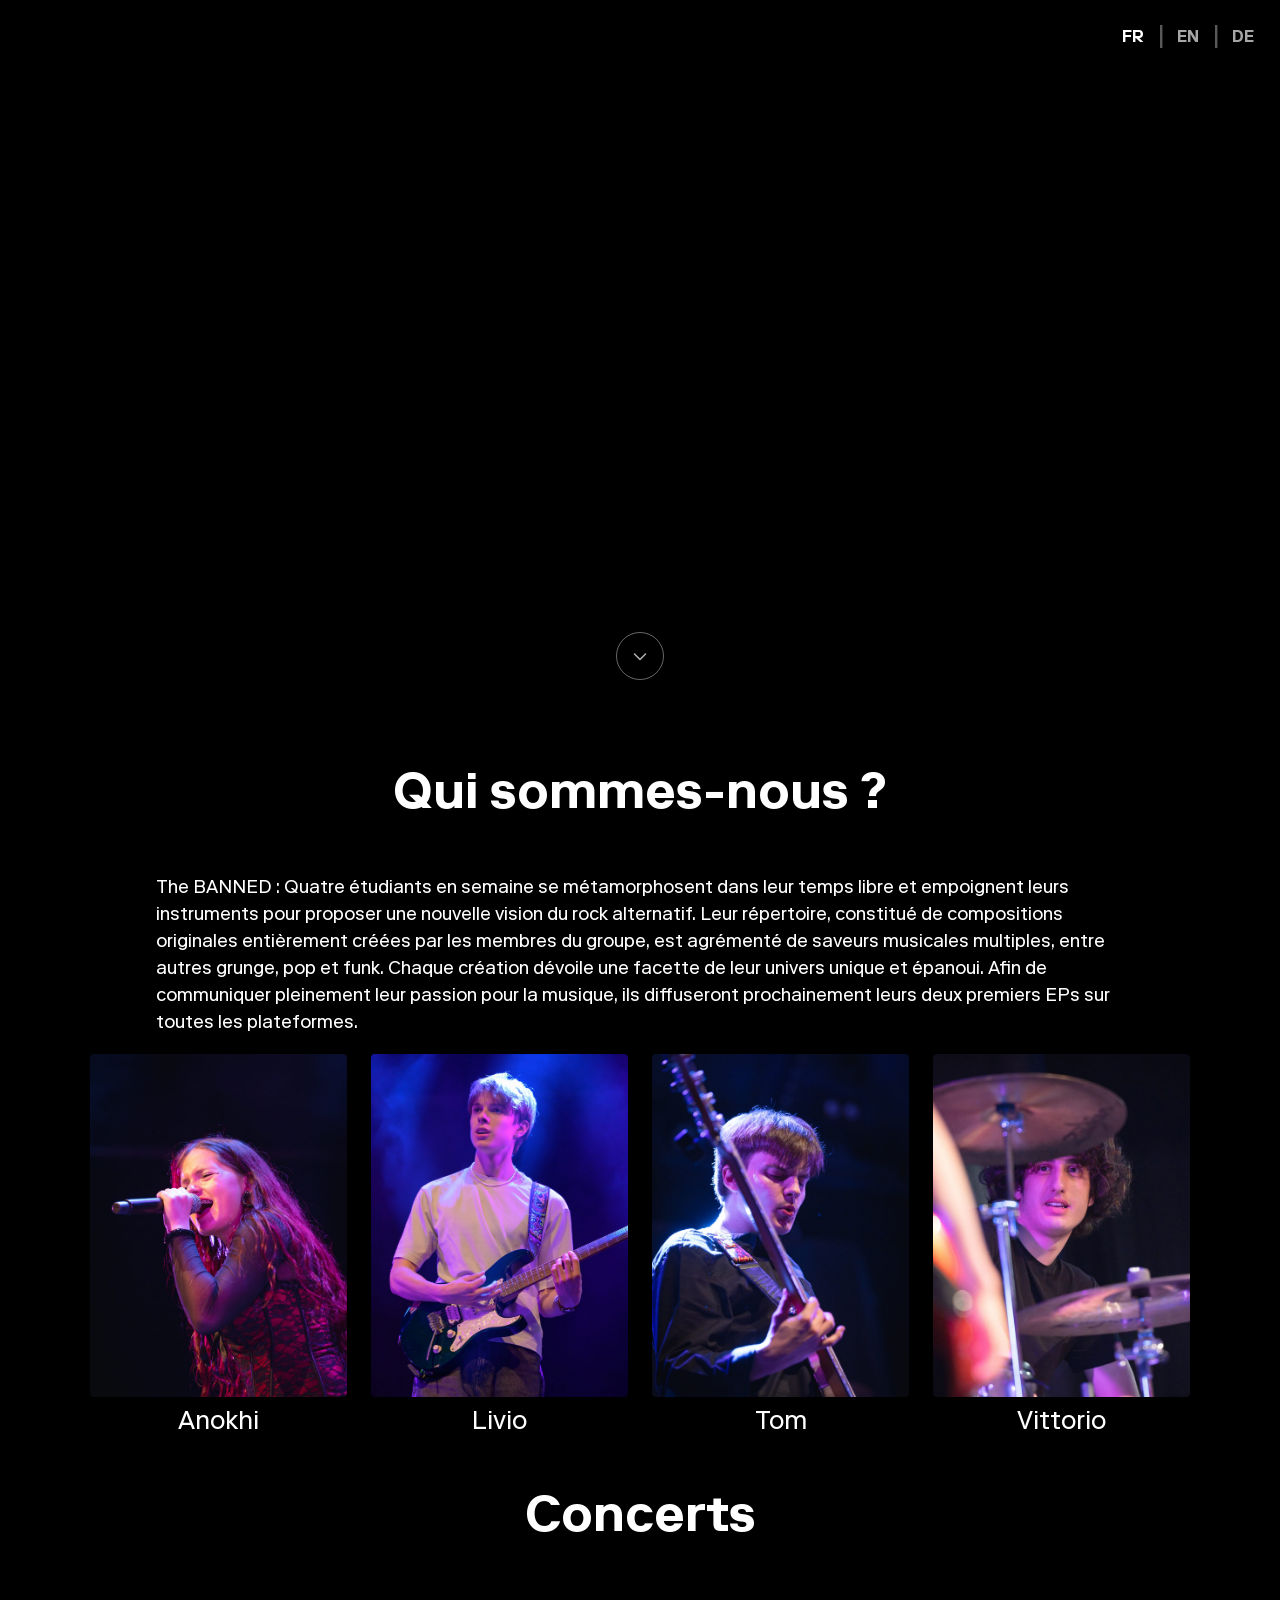
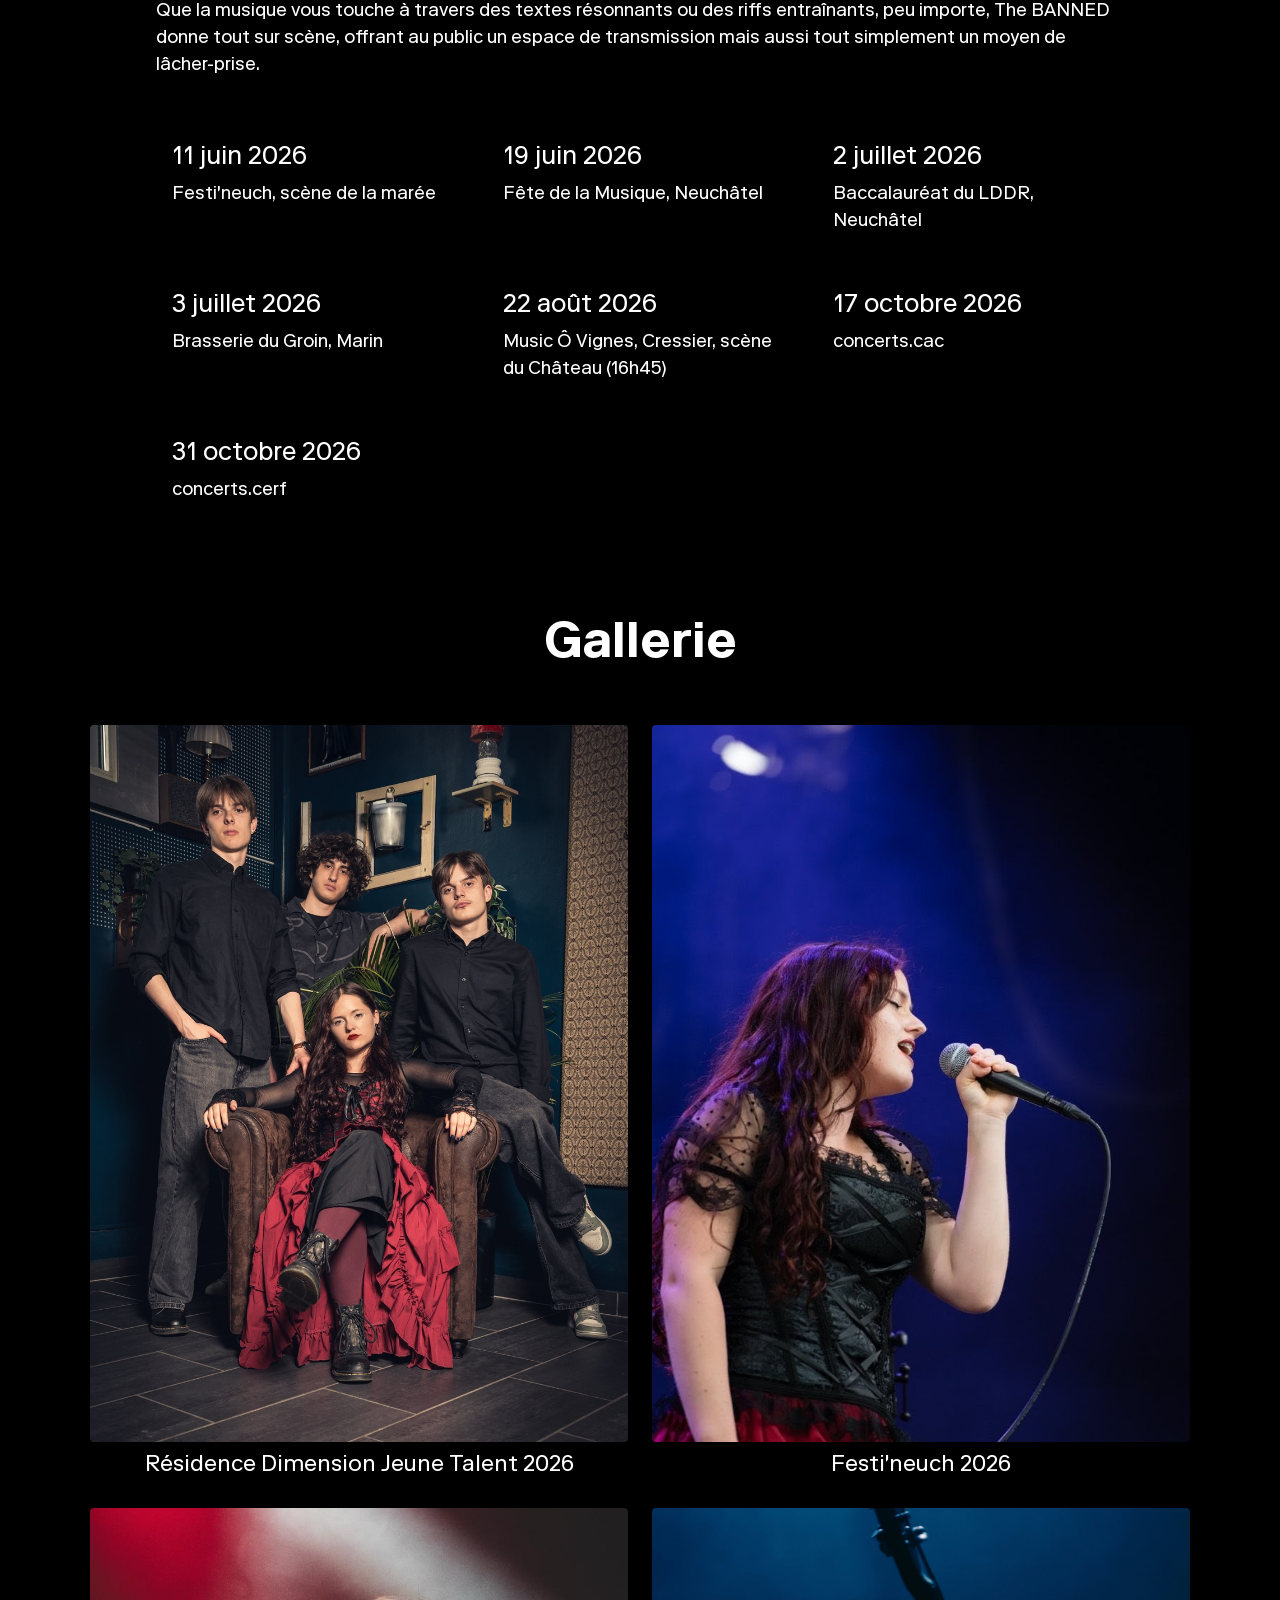
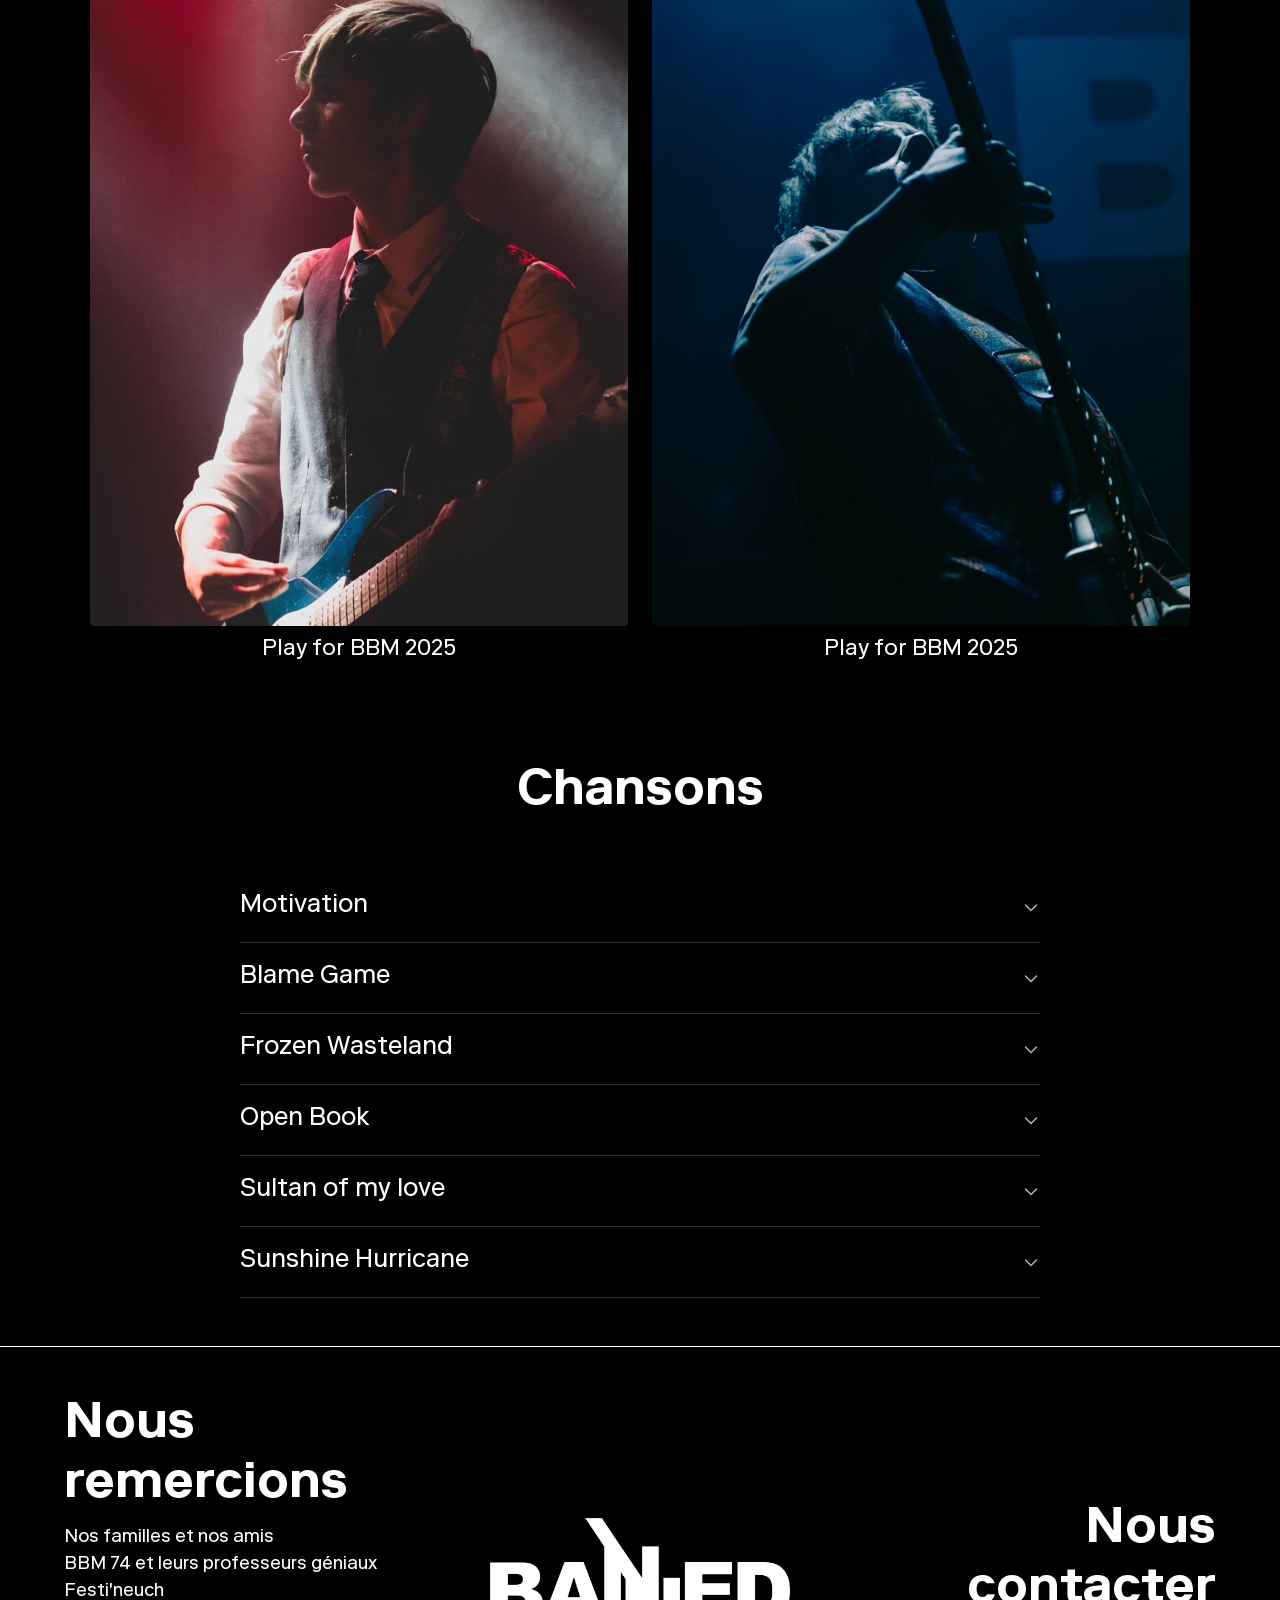
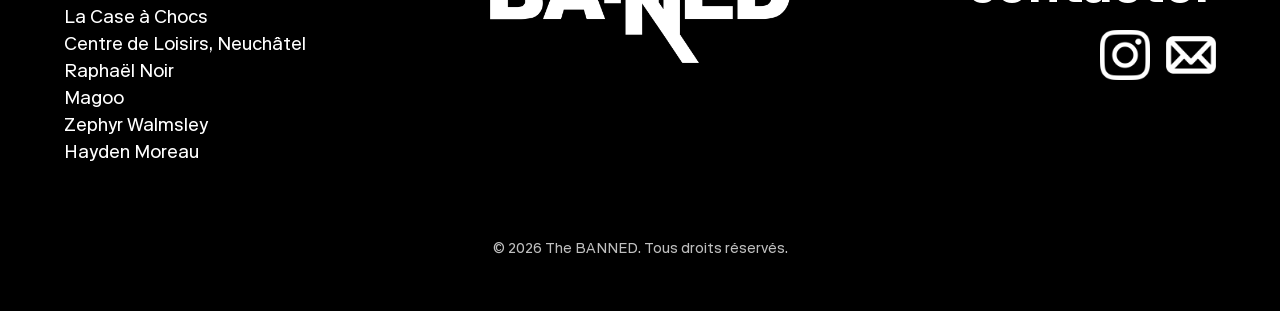
==== index.html @ f639a127 "Added Spotify links to the new EP" ====
<!doctype html>
<html lang="fr">
<head>
<meta charset="UTF-8">
<title>The BANNED</title>
<meta name="viewport" content="width=device-width, initial-scale=1">
<link href="https://cdn.jsdelivr.net/npm/bootstrap@5.3.3/dist/css/bootstrap.min.css" rel="stylesheet">
<link rel="stylesheet" href="thebanned.css">
<link rel="icon" type="image/png" href="/favicon/favicon-96x96.png" sizes="96x96" />
<link rel="icon" type="image/svg+xml" href="/favicon/favicon.svg" />
<link rel="shortcut icon" href="/favicon/favicon.ico" />
<link rel="apple-touch-icon" sizes="180x180" href="/favicon/apple-touch-icon.png" />
<link rel="manifest" href="/favicon/site.webmanifest" />
<script src="https://cdn.jsdelivr.net/npm/bootstrap@5.3.3/dist/js/bootstrap.bundle.min.js" defer></script>
<script src="js/i18n.js" defer></script>
<script src="js/custom.js" defer></script>
</head>
<body>

<header>
  <nav class="lang-switch" data-i18n-aria="lang.label">
    <button type="button" class="lang-switch__btn is-active" data-lang="fr" aria-pressed="true">FR</button>
    <span class="lang-switch__sep" aria-hidden="true">|</span>
    <button type="button" class="lang-switch__btn" data-lang="en" aria-pressed="false">EN</button>
    <span class="lang-switch__sep" aria-hidden="true">|</span>
    <button type="button" class="lang-switch__btn" data-lang="de" aria-pressed="false">DE</button>
  </nav>
  <video autoplay loop muted playsinline preload="auto" width="1920" height="1080" class="header-video">
    <source src="images/intro/videointro1080.mp4" type="video/mp4">
  </video>
  <a class="scroll-cta" href="#content">
    <div class="scroll-cta__ring">
      <svg viewBox="0 0 18 18" fill="none" xmlns="http://www.w3.org/2000/svg">
        <path d="M3.5 7l5.5 5.5L14.5 7" stroke-width="1.5" stroke-linecap="round" stroke-linejoin="round"/>
      </svg>
    </div>
  </a>
</header>

<main>

  <section id="content" class="intro">
    <h1 class="mb-5 mt-5" data-i18n="intro.title">Qui sommes-nous ?</h1>
    <p data-i18n="intro.text">The BANNED : Quatre étudiants en semaine se métamorphosent dans leur temps libre et empoignent leurs instruments pour proposer une nouvelle vision du rock alternatif. Leur répertoire, constitué de compositions originales entièrement créées par les membres du groupe, est agrémenté de saveurs musicales multiples, entre autres grunge, pop et funk. Chaque création dévoile une facette de leur univers unique et épanoui.
Afin de communiquer pleinement leur passion pour la musique, ils diffuseront prochainement leurs deux premiers EPs sur toutes les plateformes.</p>
  </section>

  <section class="biospersos">
    <div class="membres-grid">

      <div class="membre" onclick="toggleBio(this)">
        <div class="membre-photo">
          <img src="images/band/anokhi.jpg" alt="Anokhi">
          <div class="membre-overlay"><span>+</span></div>
        </div>
        <h2>Anokhi</h2>
        <div class="membre-bio">
          <p data-i18n="bio.anokhi">Depuis l'âge de 11 ans, Anokhi transforme sa passion en énergie pure sur scène. Entre le chant, la danse, le piano, l'écriture de paroles et la composition de mélodies vocales, elle construit un univers artistique unique, sincère et vibrant. Grâce à son parcours à BBM 74 et à ses nombreuses tournées et concerts, elle cherche à faire de chaque performance un moment de partage avec le public. Créative, expressive et authentique, Anokhi fait rayonner sa voix avec cœur et ferveur.</p>
        </div>
      </div>

      <div class="membre" onclick="toggleBio(this)">
        <div class="membre-photo">
          <img src="images/band/livio.jpg" alt="Livio">
          <div class="membre-overlay"><span>+</span></div>
        </div>
        <h2>Livio</h2>
        <div class="membre-bio">
          <p data-i18n="bio.livio">Livio a commencé la guitare classique à 10 ans avant de se tourner vers l'électrique deux ans plus tard, inspiré par les influences rock de ses parents. Ayant grandi au son de groupes comme AC/DC, Muse ou les Red Hot Chili Peppers, sa curiosité l'a progressivement amené à s'intéresser à d'autres styles de musique, comme le rap, le jazz ou la musique classique, ainsi qu'à découvrir de nouveaux instruments tels que la basse et le piano. Pour Livio, la musique est un univers riche et sans fin, grâce auquel il peut exprimer ses émotions, les transmettre aux autres et explorer sa créativité.</p>
        </div>
      </div>

      <div class="membre" onclick="toggleBio(this)">
        <div class="membre-photo">
          <img src="images/band/tom.jpg" alt="Tom">
          <div class="membre-overlay"><span>+</span></div>
        </div>
        <h2>Tom</h2>
        <div class="membre-bio">
          <p data-i18n="bio.tom">La musique est un espace où même les personnes les plus discrètes peuvent s'exprimer et rayonner. Tom en est la preuve vivante. Réservé dans la vie de tous les jours, il se transforme complètement dès qu'il prend sa guitare en main. Sur scène, il ne joue pas seulement des notes : il transmet une énergie, une émotion et une passion qu'il offre au public. Chaque solo improvisé raconte ses heures de travail, sa persévérance et l'amour qu'il met dans sa musique. Toujours prêt à se dépasser, Tom a appris la basse pour soutenir le groupe et enrichir le projet collectif.</p>
        </div>
      </div>

      <div class="membre" onclick="toggleBio(this)">
        <div class="membre-photo">
          <img src="images/band/vitto.jpg" alt="Vittorio">
          <div class="membre-overlay"><span>+</span></div>
        </div>
        <h2>Vittorio</h2>
        <div class="membre-bio">
          <p data-i18n="bio.vittorio">Musicien depuis l'âge de 6 ans, d'abord avec le violon, Vittorio a trouvé sa véritable voie à douze ans en s'installant derrière une batterie. Une passion sans doute héritée de son père, lui-même batteur dans un groupe de rock, mais que Vittorio a su faire sienne en apprenant en autodidacte, à force d'écoute, d'instinct et d'heures passées derrière les fûts. Sur scène, son objectif est simple et sincère : kiffer, et transmettre cette énergie au public jusqu'à la dernière note. Entre puissance et précision, Vittorio est le moteur qui fait vibrer le groupe.</p>
        </div>
      </div>

    </div>
  </section>

  <section class="concerts mb-5">
    <h1 class="mb-5 mt-5" data-i18n="concerts.title">Concerts</h1>
    <p class="mb-5" data-i18n="concerts.intro">Que la musique vous touche à travers des textes résonnants ou des riffs entraînants, peu importe, The BANNED donne tout sur scène, offrant au public un espace de transmission mais aussi tout simplement un moyen de lâcher-prise.</p>
    <div class="concerts-grid">

      <div class="date">
        <h2>11 juin 2026</h2>
        <p data-i18n-html="concerts.festineuch"><a href="https://festineuch.ch/programme/">Festi'neuch</a>, scène de la marée</p>
      </div>

      <div class="date">
        <h2>19 juin 2026</h2>
        <p data-i18n-html="concerts.fdlm"><a href="https://fdlm.ch/le-programme/">Fête de la Musique</a>, Neuchâtel</p>
      </div>

      <div class="date">
        <h2>2 juillet 2026</h2>
        <p data-i18n="concerts.lddr">Baccalauréat du LDDR, Neuchâtel</p>
      </div>

      <div class="date">
        <h2>3 juillet 2026</h2>
        <p data-i18n="concerts.groin">Brasserie du Groin, Marin</p>
      </div>

      <div class="date">
        <h2>22 août 2026</h2>
        <p data-i18n-html="concerts.mov"><a href="https://musicovignes.ch/artiste/the-banned/">Music Ô Vignes</a>, Cressier, scène du Château</p>
      </div>

      <div class="date">
        <h2>17 octobre 2026</h2>
        <p data-i18n-html="concerts.cac"><a href="https://case-a-chocs.ch/event/walldown+vernissage+ch+the+banned+2026-10-17/">Vernissage Walldown</a>, La Case à Chocs, Neuchâtel</p>
      </div>

      <div class="date">
        <h2>31 octobre 2026</h2>
        <p data-i18n-html="concerts.cerf">Having a Ball, Café du Cerf, Neuchâtel</p>
      </div>

    </div>
  </section>

  <section class="photos mb-5">
    <h1 class="mb-5 mt-5" data-i18n="gallery.title">Gallerie</h1>
    <div class="photo-events-grid">

      <div class="photo-event" onclick="togglePhotoEvent(this)">
        <div class="photo-event-thumb">
          <img src="images/DJT_2026/2026_DJT_BANNED_PRESS_7821.jpg" alt="Résidence Dimension Jeune Talent 2026" data-i18n-alt="gallery.djt.alt">
          <div class="photo-event-overlay"><span>+</span></div>
        </div>
        <h2 data-i18n="gallery.djt.title">Résidence Dimension Jeune Talent 2026</h2>
        <div class="photo-event-gallery">
        <h3 data-i18n="gallery.credit.audrey">Credit : Audrey Gerber</h3>
          <div class="photos-grid">
            <div class="photo-item"><img src="images/DJT_2026/2026_DJT_BANNED_COACHING_4868.jpg" alt=""/></div>
            <div class="photo-item"><img src="images/DJT_2026/2026_DJT_BANNED_COACHING_4935.jpg" alt=""/></div>
            <div class="photo-item"><img src="images/DJT_2026/2026_DJT_BANNED_COACHING_4996.jpg" alt=""/></div>
            <div class="photo-item"><img src="images/DJT_2026/2026_DJT_BANNED_COACHING_5021.jpg" alt=""/></div>
            <div class="photo-item"><img src="images/DJT_2026/2026_DJT_BANNED_COACHING_5027.jpg" alt=""/></div>
            <div class="photo-item"><img src="images/DJT_2026/2026_DJT_BANNED_COACHING_5084.jpg" alt=""/></div>
            <div class="photo-item"><img src="images/DJT_2026/2026_DJT_BANNED_COACHING_5085.jpg" alt=""/></div>
            <div class="photo-item"><img src="images/DJT_2026/2026_DJT_BANNED_COACHING_5115.jpg" alt=""/></div>
            <div class="photo-item"><img src="images/DJT_2026/2026_DJT_BANNED_COACHING_5117.jpg" alt=""/></div>
            <div class="photo-item"><img src="images/DJT_2026/2026_DJT_BANNED_COACHING_5134.jpg" alt=""/></div>
            <div class="photo-item"><img src="images/DJT_2026/2026_DJT_BANNED_COACHING_5153.jpg" alt=""/></div>
            <div class="photo-item"><img src="images/DJT_2026/2026_DJT_BANNED_PRESS_7788.jpg" alt=""/></div>
            <div class="photo-item"><img src="images/DJT_2026/2026_DJT_BANNED_PRESS_7821.jpg" alt=""/></div>
            <div class="photo-item"><img src="images/DJT_2026/2026_DJT_BANNED_PRESS_7825.jpg" alt=""/></div>
          </div>
        </div>
      </div>

      <div class="photo-event" onclick="togglePhotoEvent(this)">
        <div class="photo-event-thumb">
          <img src="images/Festi_neuch_2026/The%20BANNED%20Photo%20of%20Anokhi%20Festi_neuch.jpg" alt="Festi'neuch 2026" data-i18n-alt="gallery.festineuch.alt">
          <div class="photo-event-overlay"><span>+</span></div>
        </div>
        <h2 data-i18n="gallery.festineuch.title">Festi'neuch 2026</h2>
        <div class="photo-event-gallery">
          <h3 data-i18n="gallery.credit.evan">Credit : Evan</h3>
          <div class="photos-grid">
            <div class="photo-item"><img src="images/Festi_neuch_2026/The%20BANNED%20Photo%20of%20Anokhi%20Festi_neuch%203.jpg" alt=""/></div>
            <div class="photo-item"><img src="images/Festi_neuch_2026/The%20BANNED%20Photo%20of%20Livio%20Festi_neuch%202.jpg" alt=""/></div>
            <div class="photo-item"><img src="images/Festi_neuch_2026/The%20BANNED%20Photo%20of%20Vittorio%20Festi_neuch%202.jpg" alt=""/></div>
          </div>
          <h3 data-i18n="gallery.credit.selma">Credit : Selma Mehlum</h3>
          <div class="photos-grid">
            <div class="photo-item"><img src="images/Festi_neuch_2026/The%20BANNED%20Photo%20of%20Anokhi%20Festi_neuch%202.jpg" alt=""/></div>
            <div class="photo-item"><img src="images/Festi_neuch_2026/The%20BANNED%20Photo%20of%20Anokhi%20Festi_neuch.jpg" alt=""/></div>
            <div class="photo-item"><img src="images/Festi_neuch_2026/The%20BANNED%20Photo%20of%20Tom%20Festi_neuch.jpg" alt=""/></div>
          </div>
          <h3 data-i18n="gallery.credit.marisa">Credit : Marisa</h3>
          <div class="photos-grid">
            <div class="photo-item"><img src="images/Festi_neuch_2026/The%20BANNED%20Photo%20of%20Livio%20Festi_neuch.jpg" alt=""/></div>
            <div class="photo-item"><img src="images/Festi_neuch_2026/The%20BANNED%20Photo%20of%20Vittorio%20Festi_neuch.jpg" alt=""/></div>
          </div>
          <h3 data-i18n="gallery.credit.kean">Credit : Kean Walmsley</h3>
          <div class="photos-grid photos-grid--videos">
            <div class="photo-item photo-item--video">
              <video controls playsinline preload="metadata">
                <source src="images/Festi_neuch_2026/FN_20260611_180824.mp4" type="video/mp4">
              </video>
            </div>
            <div class="photo-item photo-item--video">
              <video controls playsinline preload="metadata">
                <source src="images/Festi_neuch_2026/FN_20260611_181224.mp4" type="video/mp4">
              </video>
            </div>
            <div class="photo-item photo-item--video">
              <video controls playsinline preload="metadata">
                <source src="images/Festi_neuch_2026/FN_20260611_181224~2.mp4" type="video/mp4">
              </video>
            </div>
            <div class="photo-item photo-item--video">
              <video controls playsinline preload="metadata">
                <source src="images/Festi_neuch_2026/FN_20260611_181723.mp4" type="video/mp4">
              </video>
            </div>
            <div class="photo-item photo-item--video">
              <video controls playsinline preload="metadata">
                <source src="images/Festi_neuch_2026/FN_20260611_182713.mp4" type="video/mp4">
              </video>
            </div>
            <div class="photo-item photo-item--video">
              <video controls playsinline preload="metadata">
                <source src="images/Festi_neuch_2026/FN_20260611_183807.mp4" type="video/mp4">
              </video>
            </div>
          </div>
        </div>
      </div>

      <div class="photo-event" onclick="togglePhotoEvent(this)">
        <div class="photo-event-thumb">
          <img src="images/Play_for_BBM_2025/The%20BANNED%20Photo%20of%20Livio%20Play%20for%20BBM%204.jpg" alt="Play for BBM 2025" data-i18n-alt="gallery.bbm.alt">
          <div class="photo-event-overlay"><span>+</span></div>
        </div>
        <h2 data-i18n="gallery.bbm.title">Play for BBM 2025</h2>
        <div class="photo-event-gallery">
          <h3 data-i18n="gallery.credit.cedric">Credit : Cédric Guillod</h3>
          <div class="photos-grid">
            <div class="photo-item"><img src="images/Play_for_BBM_2025/The%20BANNED%20Photo%20of%20Anokhi%20Play%20for%20BBM.jpg" alt=""/></div>
            <div class="photo-item"><img src="images/Play_for_BBM_2025/The%20BANNED%20Photo%20of%20Anokhi%20Play%20for%20BBM%202.jpg" alt=""/></div>
            <div class="photo-item"><img src="images/Play_for_BBM_2025/The%20BANNED%20Photo%20of%20Anokhi%20Play%20for%20BBM%203.jpg" alt=""/></div>
            <div class="photo-item"><img src="images/Play_for_BBM_2025/The%20BANNED%20Photo%20of%20Anokhi%20Play%20for%20BBM%204.jpg" alt=""/></div>
            <div class="photo-item"><img src="images/Play_for_BBM_2025/The%20BANNED%20Photo%20of%20Anokhi%20Play%20for%20BBM%205.jpg" alt=""/></div>
            <div class="photo-item"><img src="images/Play_for_BBM_2025/The%20BANNED%20Photo%20of%20Anokhi%20Play%20for%20BBM%206.jpg" alt=""/></div>
            <div class="photo-item"><img src="images/Play_for_BBM_2025/The%20BANNED%20Photo%20of%20Livio%20Play%20for%20BBM.jpg" alt=""/></div>
            <div class="photo-item"><img src="images/Play_for_BBM_2025/The%20BANNED%20Photo%20of%20Livio%20Play%20for%20BBM%202.jpg" alt=""/></div>
            <div class="photo-item"><img src="images/Play_for_BBM_2025/The%20BANNED%20Photo%20of%20Livio%20Play%20for%20BBM%203.jpg" alt=""/></div>
            <div class="photo-item"><img src="images/Play_for_BBM_2025/The%20BANNED%20Photo%20of%20Livio%20Play%20for%20BBM%204.jpg" alt=""/></div>
            <div class="photo-item"><img src="images/Play_for_BBM_2025/The%20BANNED%20Photo%20of%20Livio%20Play%20for%20BBM%205.jpg" alt=""/></div>
            <div class="photo-item"><img src="images/Play_for_BBM_2025/The%20BANNED%20Photo%20of%20Livio%20and%20Tom%20Play%20for%20BBM.jpg" alt=""/></div>
            <div class="photo-item"><img src="images/Play_for_BBM_2025/The%20BANNED%20Photo%20of%20Tom%20Play%20for%20BBM%202.jpg" alt=""/></div>
            <div class="photo-item"><img src="images/Play_for_BBM_2025/The%20BANNED%20Photo%20of%20Tom%20Play%20for%20BBM%203.jpg" alt=""/></div>
            <div class="photo-item"><img src="images/Play_for_BBM_2025/The%20BANNED%20Photo%20of%20Tom%20Play%20for%20BBM%204.jpg" alt=""/></div>
            <div class="photo-item"><img src="images/Play_for_BBM_2025/The%20BANNED%20Photo%20of%20Tom%20Play%20for%20BBM%205.jpg" alt=""/></div>
            <div class="photo-item"><img src="images/Play_for_BBM_2025/The%20BANNED%20Photo%20of%20Tom%20Play%20for%20BBM%206.jpg" alt=""/></div>
            <div class="photo-item"><img src="images/Play_for_BBM_2025/The%20BANNED%20Photo%20of%20Tom%20Play%20for%20BBM%207.jpg" alt=""/></div>
            <div class="photo-item"><img src="images/Play_for_BBM_2025/The%20BANNED%20Photo%20of%20Vittorio%20Play%20for%20BBM.jpg" alt=""/></div>
          </div>
        </div>
      </div>

      <div class="photo-event" onclick="togglePhotoEvent(this)">
        <div class="photo-event-thumb">
          <img src="images/Case_a_chocs_2026/Tom2.jpeg" alt="La Case à Chocs 2026<" data-i18n-alt="gallery.cac.alt">
          <div class="photo-event-overlay"><span>+</span></div>
        </div>
        <h2 data-i18n="gallery.bbm.title">La Case à Chocs 2026</h2>
        <div class="photo-event-gallery">
          <h3 data-i18n="gallery.credit.cedric">Credit : Cédric Guillod</h3>
          <div class="photos-grid">
            <div class="photo-item"><img src="images/Case_a_chocs_2026/Tom2.jpeg" alt=""/></div>
            <div class="photo-item"><img src="images/Case_a_chocs_2026/Anokhi_Tom.jpeg" alt=""/></div>
            <div class="photo-item"><img src="images/Case_a_chocs_2026/Tom1.jpeg" alt=""/></div>
            <div class="photo-item"><img src="images/Case_a_chocs_2026/Livio_Anokhi.jpeg" alt=""/></div>
          </div>
        </div>
      </div>
    </div>
  </section>

  <section class="songs mb-5">
    <h1 class="mb-5 mt-5" data-i18n="songs.title">Songs</h1>
    <div class="songs-list">

      <div class="song">
        <button class="song-header" type="button" onclick="toggleSong(this)" aria-expanded="false">
          <h2>Motivation</h2>
          <span class="song-arrow" aria-hidden="true">
            <svg viewBox="0 0 18 18" fill="none" xmlns="http://www.w3.org/2000/svg">
              <path d="M3.5 7l5.5 5.5L14.5 7" stroke-width="1.5" stroke-linecap="round" stroke-linejoin="round"/>
            </svg>
          </span>
        </button>
        <div class="song-details">
          <a href="https://open.spotify.com/track/0dJpvIPDJo9jc0tiWubaOI?autoplay_ok=1" class="song-listen" target="_blank" rel="noopener noreferrer" data-i18n="songs.listen">Écouter sur Spotify</a>
          <br/>
          <p class="song-author" data-i18n="songs.lyricsBy">Paroles : Anokhi</p>
          <div class="song-lyrics">
            <p>Don't wanna go out I want to stay curl up in bed<br/>
I want to bundle under the sheets and spend my day crying<br/>
I want them all to stop compulsively pretending<br/>
I'd like for all these bad memories to get out of my head<br/>
<br/>
Cus you care so you tell me to get up and move<br/>
You put on music and dance to the groove<br/>
You make me laugh sparks flying from my mouth<br/>
Fire warming up my insides<br/>
You are my blazing hearth<br/>
On a winter night<br/>
Under the sheets<br/>
I can't sleep<br/>
<br/>
Cus you cared so you'd tell me to get up and move<br/>
You'd put on music and dance to the groove<br/>
You made me laugh sparks flying from my mouth<br/>
Fire warming up my insides<br/>
You were my blazing hearth<br/>
On a winter night<br/>
Under the sheets<br/>
I can't sleep<br/>
<br/>
Was I so blinded and bent reality<br/>
Was it as magical as my memories<br/>
I get so lost in dreams I forget the rest<br/>
As far as dreams go our story was the best<br/>
One of my worst fears is hurting the loved ones in my life<br/>
I'm sorry but I've hurt you<br/>
Too many times<br/>
<br/>
My guilt still lingers from more than a year ago<br/>
One of my worst fears is letting it all go<br/>
Cus if the regrets and guilt go away<br/>
Will they only be replaced or let the happy memories stay<br/>
<br/>
Cus you care so you tell me to get up and move<br/>
You put on music and dance to the groove<br/>
You make me laugh sparks flying from my mouth<br/>
Fire warming up my insides<br/>
You were my blazing hearth<br/>
On a winter night<br/>
Under the sheets<br/>
I can't sleep<br/>
<br/>
Cus you cared so you'd tell me to get up and move<br/>
You'd put on music and dance to the groove<br/>
You made me laugh sparks flying from my mouth<br/>
Fire warming up my insides<br/>
You were my blazing hearth<br/>
On a winter night<br/>
Under the sheets<br/>
I can't sleep</p>
          </div>
        </div>
      </div>

      <div class="song">
        <button class="song-header" type="button" onclick="toggleSong(this)" aria-expanded="false">
          <h2>Blame Game</h2>
          <span class="song-arrow" aria-hidden="true">
            <svg viewBox="0 0 18 18" fill="none" xmlns="http://www.w3.org/2000/svg">
              <path d="M3.5 7l5.5 5.5L14.5 7" stroke-width="1.5" stroke-linecap="round" stroke-linejoin="round"/>
            </svg>
          </span>
        </button>
        <div class="song-details">
          <a href="https://open.spotify.com/track/6IxfL9NFsBHwYZ1fu59dLA?autoplay_ok=1" class="song-listen" target="_blank" rel="noopener noreferrer" data-i18n="songs.listen">Écouter sur Spotify</a>
          <br/>
          <p class="song-author" data-i18n="songs.lyricsBy">Paroles : Anokhi</p>
          <div class="song-lyrics">
            <p>Oh, I'm tired of the blame game<br/>
Don't you feel ashamed<br/>
Drenching my cheeks<br/>
With tear stains<br/>
Sighing at the mind tricks<br/>
Doesn't it make you sick<br/>
Ignoring me to see if it clicks<br/>
<br/>
Bored of all the jealousy<br/>
Would like a sense of security<br/>
Enough confidence to trust me<br/>
Afraid of slipping up<br/>
Gotta start to build back my walls<br/>
So you can't toy with my love<br/>
<br/>
If I touch your ego<br/>
You don't care how far you go<br/>
As long as you hurt me more<br/>
Go smoke your joint<br/>
I don't see the point<br/>
In holding me in captivity<br/>
<br/>
Always second<br/>
To some type of addiction<br/>
Empty promises<br/>
Can't change what your core is<br/>
Periodical affection<br/>
Tentatives to get a reaction<br/>
You said you'd come back eventually, I won't be waiting</p>
          </div>
        </div>
      </div>

      <div class="song">
        <button class="song-header" type="button" onclick="toggleSong(this)" aria-expanded="false">
          <h2>Frozen Wasteland</h2>
          <span class="song-arrow" aria-hidden="true">
            <svg viewBox="0 0 18 18" fill="none" xmlns="http://www.w3.org/2000/svg">
              <path d="M3.5 7l5.5 5.5L14.5 7" stroke-width="1.5" stroke-linecap="round" stroke-linejoin="round"/>
            </svg>
          </span>
        </button>
        <div class="song-details">
          <a href="https://open.spotify.com/track/7rAdb0f4NxlsmfNcBuBDur?autoplay_ok=1" class="song-listen" target="_blank" rel="noopener noreferrer" data-i18n="songs.listen">Écouter sur Spotify</a>
          <br/>
          <p class="song-author" data-i18n="songs.lyricsBy">Paroles : Anokhi</p>
          <div class="song-lyrics">
            <p>Every time I look at my phone and see a message<br/>
I feel a wilting of my love<br/>
Every time it drains me of my courage<br/>
I'm trapped and I can't look up<br/>
<br/>
It can be an innocent: "Hi how are you?"<br/>
It can be a sweet: "See you soon"<br/>
It all scares me the same anyway<br/>
Any time of the day<br/>
<br/>
It can be an innocent: "Hi how are you?"<br/>
It can be a sweet: "See you soon"<br/>
It all scares me the same anyway<br/>
Any time of the day<br/>
<br/>
Every time I look at my phone<br/>
And see a message<br/>
A blizzard of emotions cause a wreckage<br/>
I feel like a heartless<br/>
Arctic monster<br/>
Bound to her desolate unrest<br/>
<br/>
I used to feel a warmth in my chest and<br/>
I used to think it was for the better<br/>
My soul is a frozen wasteland<br/>
My thoughts are clouded by thunder<br/>
But now it's cold and lonely<br/>
Now it's sad and empty<br/>
In my heart, in my head<br/>
In my soul, in my bed<br/>
<br/>
It can be a sweet: "See you soon"<br/>
It all scares me the same anyway<br/>
Any time of the day<br/>
<br/>
It can be an innocent: "Hi how are you?"<br/>
It all scares me the same anyway<br/>
Any time of the day<br/>
<br/>
Hey shooting star<br/>
How's your day going so far<br/>
Hey shooting star<br/>
How's your day going so far<br/>
Hey shooting star</p>
          </div>
        </div>
      </div>

      <div class="song">
        <button class="song-header" type="button" onclick="toggleSong(this)" aria-expanded="false">
          <h2>Open Book</h2>
          <span class="song-arrow" aria-hidden="true">
            <svg viewBox="0 0 18 18" fill="none" xmlns="http://www.w3.org/2000/svg">
              <path d="M3.5 7l5.5 5.5L14.5 7" stroke-width="1.5" stroke-linecap="round" stroke-linejoin="round"/>
            </svg>
          </span>
        </button>
        <div class="song-details">
          <a href="https://open.spotify.com/track/0GbtLDms2QnfhbwuCmb1qS?autoplay_ok=1" class="song-listen" target="_blank" rel="noopener noreferrer" data-i18n="songs.listen">Écouter sur Spotify</a>
          <br/>
          <p class="song-author" data-i18n="songs.lyricsBy">Paroles : Anokhi</p>
          <div class="song-lyrics">
            <p>I'm an open book<br/>
Just need to take a look<br/>
To see what's going on with me <br/>
Wish I were a mystery<br/>
Talk in an excessive way<br/>
Can't see in front of my face<br/>
Can't keep a story short<br/>
Always an extra: "and, or"<br/>
You must be growing tired<br/>
Listening to my long lament<br/>
Don't mean to monopolize<br/>
When we conversing<br/>
<br/>
A voice I love to use<br/>
Hate listening to<br/>
I'm gonna blow a fuse<br/>
I don't know what to do<br/>
I get stuck in my head<br/>
With no way out ahead<br/>
Keep digging my own grave<br/>
Overexplaining<br/>
I wish that I could stop<br/>
But somehow I cannot<br/>
My mouth moves on its own<br/>
Can't get out of panic mode<br/>
<br/>
It's my thing I talk, talk, talk, talk<br/>
And then I regret it a lot<br/>
Thoughts churning inside my brain<br/>
Overanalysing<br/>
<br/>
I'm an open book<br/>
Just need to take a look<br/>
To see what's going on with me<br/>
Wish I were a mystery<br/>
Talk in an excessive way<br/>
Can't see in front of my face<br/>
Can't keep a story short<br/>
Always an extra: "and, or"<br/>
You must be growing tired<br/>
Listening to my long lament<br/>
Don't mean to monopolize<br/>
When we conversing<br/>
<br/>
A voice I love to use<br/>
Hate listening to<br/>
I'm gonna blow a fuse<br/>
I don't know what to do<br/>
I get stuck in my head<br/>
With no way out ahead<br/>
Keep digging my own grave<br/>
Overexplaining<br/>
I wish that I could stop<br/>
But I cannot<br/>
My mouth moves on its own<br/>
Can't get out of panic mode<br/>
<br/>
It's my thing I talk, talk, talk, talk<br/>
And then I regret it a lot<br/>
Thoughts churning inside my brain<br/>
Overanalysing<br/>
<br/>
So lost in the moments<br/>
I forget myself<br/>
Controlled by my emotions<br/>
And everything else<br/>
<br/>
Bla bla bla bla bla bla bla <br/>
Bla bla bla bla bla<br/>
Bla bla bla bla bla bla bla <br/>
Bla bla bla bla bla</p>
          </div>
        </div>
      </div>

      <div class="song">
        <button class="song-header" type="button" onclick="toggleSong(this)" aria-expanded="false">
          <h2>Sultan of my love</h2>
          <span class="song-arrow" aria-hidden="true">
            <svg viewBox="0 0 18 18" fill="none" xmlns="http://www.w3.org/2000/svg">
              <path d="M3.5 7l5.5 5.5L14.5 7" stroke-width="1.5" stroke-linecap="round" stroke-linejoin="round"/>
            </svg>
          </span>
        </button>
        <div class="song-details">
          <a href="https://open.spotify.com/track/1szKA76grAoUDfHGSZMLS5?autoplay_ok=1" class="song-listen" target="_blank" rel="noopener noreferrer" data-i18n="songs.listen">Écouter sur Spotify</a>
          <br/>
          <p class="song-author" data-i18n="songs.lyricsBy">Paroles : Anokhi</p>
          <div class="song-lyrics">
            <p>Lost in the desert of your love<br/>
Don't know where I am not<br/>
My face plastered over your walls<br/>
<br/>
How can I feel so lonely<br/>
In the middle of a crowd<br/>
How come my ears are bursting <br/>
When the air is devoid of sound<br/>
How can my heart feel so empty <br/>
If it's swelling with emotion<br/>
How can I see outside so clearly <br/>
When dark thoughts cloud my vision<br/>
<br/>
Lost in the desert of your love<br/>
Don't know where I am not<br/>
My face plastered over your walls<br/>
<br/>
Ah ah<br/>
Ah ah<br/>
Ah ah<br/>
Ah ah</p>
          </div>
        </div>
      </div>

            <div class="song">
        <button class="song-header" type="button" onclick="toggleSong(this)" aria-expanded="false">
          <h2>Sunshine Hurricane</h2>
          <span class="song-arrow" aria-hidden="true">
            <svg viewBox="0 0 18 18" fill="none" xmlns="http://www.w3.org/2000/svg">
              <path d="M3.5 7l5.5 5.5L14.5 7" stroke-width="1.5" stroke-linecap="round" stroke-linejoin="round"/>
            </svg>
          </span>
        </button>
        <div class="song-details">
          <a href="https://open.spotify.com/track/49veN8vjbq8fJNOxMVVuqB?autoplay_ok=1" class="song-listen" target="_blank" rel="noopener noreferrer" data-i18n="songs.listen">Écouter sur Spotify</a>
          <br/>
          <p class="song-author" data-i18n="songs.lyricsBy">Paroles : Anokhi</p>
          <div class="song-lyrics">
            <p>She hides behind her big smile<br/>
She laughs and jokes like everything is fine<br/>
Only she knows what's truly going on<br/>
She's determined to stay strong<br/>
<br/>
Everybody says that she's like a blue sky<br/>
She laughs and smiles and lights up like sunshine<br/>
<br/>
Every blue sky has its rainy days<br/>
Clouds can stop the rays from shining<br/>
Behind this blue sky there's a storm that's brewing<br/>
Stay away cus she's a damn hurricane<br/>
<br/>
She seems sweet and tries her very best <br/>
Fake positivity put to the test<br/>
Inside she's a raging beast<br/>
Tearing us up piece by piece<br/>
<br/>
Everybody says that she's like a blue sky<br/>
She laughs and smiles and lights up like sunshine<br/>
<br/>
Every blue sky has its rainy days<br/>
Clouds can stop the rays from shining (Sunshine Hurricane)<br/>
Behind this blue sky there's a storm that brewing<br/>
Stay away cus she's a damn hurricane (Sunshine Hurricane)<br/>
Every blue sky has its rainy days<br/>
Clouds can stop the rays from shining (Sunshine Hurricane)<br/>
Behind this blue sky there's a storm that brewing<br/>
Stay away cus she's a damn hurricane (Sunshine Hurricane)<br/>
Sunshine Hurricane<br/>
(Sunshine Hurricane)<br/>
(Sunshine Hurricane)<br/>
(Sunshine Hurricane)<br/>
Sunshine Hurricane</p>
          </div>
        </div>
      </div>

    </div>
  </section>

</main>

<footer>
  <div class="merci">
    <h1 data-i18n="footer.thanks.title">Nous remercions</h1>
    <p data-i18n-html="footer.thanks.list">Nos familles et nos amis<br/>
    BBM 74 et leurs professeurs géniaux<br/>
    Festi'neuch<br/>
    La Case à Chocs<br/>
    Centre de Loisirs, Neuchâtel<br/>
    Raphaël Noir<br/>
    Magoo<br/>
    Zephyr Walmsley<br/>
    Hayden Moreau</p>
  </div>
  <a href="index.html" class="footer-logo">
    <img src="images/icons/banned_logo_blanc.png" alt="logo">
  </a>
  <div class="contact">
    <h1 data-i18n="footer.contact.title">Nous contacter</h1>
    <div class="contact-links">
      <a href="https://www.instagram.com/the_banned_official_music?utm_source=ig_web_button_share_sheet&igsh=ZDNlZDc0MzIxNw==">
        <img src="images/icons/instagram.webp" alt="instagram">
      </a>
      <a href="mailto:thebannedofficialmusic@gmail.com">
        <img src="images/icons/envelope.png" alt="mail">
      </a>
    </div>
  </div>
  <p class="footer-copyright" data-i18n="footer.copyright">&copy; 2026 The BANNED. Tous droits r&eacute;serv&eacute;s.</p>
</footer>

<div id="lightbox" class="lightbox" aria-hidden="true" role="dialog" aria-modal="true">
  <button class="lightbox-close" type="button" data-i18n-aria="lightbox.close" aria-label="Fermer">&times;</button>
  <img class="lightbox-image" src="" alt="">
</div>

</body>
</html>
---- thebanned.css ----
@charset "UTF-8";
@font-face {
  font-family: "Riforma";
  src: url("fonts/RiformaLL-Regular.woff2");
}
@font-face {
  font-family: "Riformabold";
  src: url("fonts/RiformaLL-Bold.woff2");
}
/* ── BASE ── */
*, *::before, *::after {
  box-sizing: border-box;
}
html {
  scroll-behavior: smooth;
}
body {
  font-family: "Riforma", sans-serif;
  background-color: black;
  color: white;
  text-align: center;
  margin: 0;
  padding: 0;
  font-size: 25px;
}
h1 {
  font-family: "Riformabold", sans-serif;
  font-size: clamp(28px, 5vw, 50px);
}
h2 {
  font-family: "Riforma", sans-serif;
  font-size: clamp(18px, 2.5vw, 25px);
}
p {
  font-size: clamp(15px, 1.8vw, 18px);
}
a {
  color: white;
}
a:link {
  text-decoration: none;
}
a:hover {
  text-decoration: underline;
}
/* ── HEADER ── */
header {
  position: relative;
  width: 100%;
  overflow: hidden;
}
.header-video {
  display: block;
  width: 100%;
  height: auto;
  max-height: 100vh;
  aspect-ratio: 16 / 9;
  object-fit: cover;
  background-color: black;
}
.lang-switch {
  position: absolute;
  top: 1.25rem;
  right: 1.25rem;
  z-index: 20;
  display: flex;
  align-items: center;
  gap: 0.5rem;
}
.lang-switch__btn {
  background: none;
  border: none;
  color: rgba(255, 255, 255, 0.65);
  font-family: "Riformabold", sans-serif;
  font-size: clamp(14px, 1.6vw, 16px);
  cursor: pointer;
  padding: 0.25rem 0.35rem;
  transition: color 0.2s ease;
}
.lang-switch__btn:hover,
.lang-switch__btn.is-active {
  color: white;
}
.lang-switch__sep {
  color: rgba(255, 255, 255, 0.35);
  user-select: none;
}
/* ── MAIN ── */
main {
  display: flex;
  flex-direction: column;
  align-items: center;
}
/* ── INTRO ── */
.intro {
  width: min(1000px, 90%);
  padding: 0 1rem;
}
.intro p {
  text-align: left;
}
/* ── MEMBRES ── */
.biospersos {
  width: 100%;
  padding: 0 5%;
}

/* Grille de base : 4 colonnes égales */
.membres-grid {
  display: grid;
  grid-template-columns: repeat(4, 1fr);
  gap: 1.5rem;
  max-width: 1100px;
  margin: 0 auto;
}

.membre {
  cursor: pointer;
  text-align: center;
}

.membre-photo {
  position: relative;
  overflow: hidden;
  border-radius: 4px;
  aspect-ratio: 3 / 4;
}
.membre-photo img {
  display: block;
  width: 100%;
  height: 100%;
  object-fit: cover;
  object-position: top;
}
.membre-overlay {
  position: absolute;
  inset: 0;
  background: rgba(0, 0, 0, 0.45);
  display: flex;
  align-items: center;
  justify-content: center;
  opacity: 0;
  transition: opacity 0.3s ease;
}
.membre-overlay span {
  font-size: 0;
  font-weight: 300;
  color: #fff;
  line-height: 1;
}
.membre-overlay span::before {
  font-size: 2.5rem;
  content: '+';
}
.membre.open .membre-overlay span::before {
  content: '−';
}
.membre:hover .membre-overlay,
.membre.open .membre-overlay {
  opacity: 1;
}
.membre h2 {
  margin: 0.75rem 0 0.25rem;
}

/* Bio cachée dans le DOM (contenu lu par JS) */
.membre-bio {
  display: none;
}

/* Panneau bio injecté par JS : occupe les 3 colonnes restantes sur la même ligne */
.membre-bio-panel {
  grid-column: span 3;
  text-align: left;
  padding: 1rem 1.5rem;
  align-self: start;
}
.membre-bio-panel h2 {
  margin-bottom: 0.75rem;
}
.membre-bio-panel p {
  margin: 0;
  line-height: 1.65;
}

/* ── CONCERTS ── */
.concerts {
  width: min(1000px, 90%);
  padding: 0 1rem;
  text-align: center;
}
.concerts p {
  width: 100%;
  text-align: left;
}
.concerts-grid {
  display: grid;
  grid-template-columns: repeat(3, 1fr);
  gap: 1.5rem;
  width: 100%;
  max-width: 1100px;
  margin: 0 auto;
}
.date {
  text-align: left;
  padding: 1rem;
}
.date p {
  margin-bottom: 0;
}
/* ── FOOTER ── */
footer {
  display: flex;
  flex-direction: row;
  justify-content: space-between;
  align-items: center;
  gap: 2rem;
  padding: 50px 5%;
  border-top: 1px solid white;
  flex-wrap: wrap;
}
footer > * {
  flex: 1;
  min-width: 200px;
}
.merci {
  text-align: left;
}
.footer-logo {
  display: flex;
  justify-content: center;
  align-items: center;
}
.footer-logo img {
  width: min(300px, 100%);
  height: auto;
}
.contact {
  text-align: right;
}
.contact-links {
  display: flex;
  justify-content: flex-end;
  gap: 1rem;
  margin-top: 0.5rem;
}
.contact-links img {
  width: 50px;
  height: auto;
}
.footer-copyright {
  flex: 1 1 100%;
  text-align: center;
  margin: 1.5rem 0 0;
  font-size: clamp(12px, 1.4vw, 14px);
  opacity: 0.75;
}
.gras {
  font-family: "Riformabold", sans-serif;
}
/* ── SCROLL CTA ── */
.scroll-cta {
  position: absolute;
  bottom: 2.5rem;
  left: 50%;
  transform: translateX(-50%);
  display: flex;
  flex-direction: column;
  align-items: center;
  gap: 10px;
  text-decoration: none;
  cursor: pointer;
  animation: float 2.4s ease-in-out infinite;
  z-index: 10;
}
.scroll-cta__ring {
  width: 48px;
  height: 48px;
  border-radius: 50%;
  border: 1px solid rgba(255, 255, 255, 0.4);
  display: flex;
  align-items: center;
  justify-content: center;
  transition: border-color 0.3s, background 0.3s;
}
.scroll-cta__ring svg {
  width: 18px;
  height: 18px;
  stroke: rgba(255, 255, 255, 0.7);
  transition: stroke 0.3s;
}
.scroll-cta:hover .scroll-cta__ring {
  border-color: rgba(255, 255, 255, 0.9);
  background: rgba(255, 255, 255, 0.08);
}
.scroll-cta:hover .scroll-cta__ring svg {
  stroke: white;
}
@keyframes float {
  0%, 100% { transform: translateX(-50%) translateY(0); }
  50%       { transform: translateX(-50%) translateY(8px); }
}
/* ── PHOTOS ── */
.photos {
  width: 100%;
  padding: 0 5%;
}
.photo-events-grid {
  display: grid;
  grid-template-columns: repeat(2, 1fr);
  gap: 1.5rem;
  max-width: 1100px;
  margin: 0 auto;
}
.photo-events-grid--row {
  margin-top: 2.5rem;
}
.photo-event {
  cursor: pointer;
  text-align: center;
}
.photo-event-thumb {
  position: relative;
  overflow: hidden;
  border-radius: 4px;
  aspect-ratio: 3 / 4;
}
.photo-event-thumb img,
.photo-event-thumb video {
  display: block;
  width: 100%;
  height: 100%;
  object-fit: cover;
  object-position: center;
}
.photo-event-thumb video {
  pointer-events: none;
}
.photo-event-thumb--placeholder {
  background: rgba(255, 255, 255, 0.08);
  border: 1px solid rgba(255, 255, 255, 0.2);
}
.photo-event-overlay {
  position: absolute;
  inset: 0;
  background: rgba(0, 0, 0, 0.45);
  display: flex;
  align-items: center;
  justify-content: center;
  opacity: 0;
  transition: opacity 0.3s ease;
}
.photo-event-overlay span {
  font-size: 0;
  font-weight: 300;
  color: #fff;
  line-height: 1;
}
.photo-event-overlay span::before {
  font-size: 2.5rem;
  content: '+';
}
.photo-event.open .photo-event-overlay span::before {
  content: '−';
}
.photo-event:hover .photo-event-overlay,
.photo-event.open .photo-event-overlay {
  opacity: 1;
}
.photo-event h2,
.photo-event-panel h2 {
  margin: 0.75rem 0 0.25rem;
  font-size: clamp(16px, 2vw, 22px);
}
.photo-event-panel h3 {
  margin: 0.75rem 0 0.25rem;
  font-size: clamp(10px, 1.5vw, 16px);
}
.photo-event-gallery {
  display: none;
}
.photo-event-panel {
  grid-column: span 1;
  text-align: left;
  padding: 0 0 0 1rem;
  align-self: start;
}
.photo-event-panel h2 {
  margin-bottom: 1rem;
}
.photo-event-gallery .photos-grid + .photos-grid {
  margin-top: 1.5rem;
}
.photos-grid {
  columns: 4;
  column-gap: 10px;
  width: 100%;
  max-width: 1200px;
  margin: 0 auto;
}
.photo-item {
  break-inside: avoid;
  margin-bottom: 10px;
}
.photo-item img,
.photo-item video {
  display: block;
  width: 100%;
  height: auto;
  border-radius: 4px;
}
.photo-item img {
  cursor: pointer;
  transition: opacity 0.2s ease;
}
.photo-item img:hover {
  opacity: 0.85;
}
.photos-grid--videos {
  columns: 2;
}
/* ── LIGHTBOX ── */
.lightbox {
  position: fixed;
  inset: 0;
  z-index: 1000;
  display: none;
  align-items: center;
  justify-content: center;
  padding: 2rem;
  background: rgba(0, 0, 0, 0.92);
}
.lightbox.open {
  display: flex;
}
.lightbox-image {
  max-width: min(100%, 1200px);
  max-height: calc(100vh - 4rem);
  object-fit: contain;
  border-radius: 4px;
}
.lightbox-close {
  position: absolute;
  top: 1rem;
  right: 1rem;
  background: none;
  border: none;
  color: white;
  font-size: 2.5rem;
  line-height: 1;
  cursor: pointer;
  padding: 0.5rem;
  opacity: 0.7;
  transition: opacity 0.2s ease;
}
.lightbox-close:hover {
  opacity: 1;
}
/* ── SONGS ── */
.songs {
  width: 100%;
  padding: 0 5%;
}
.songs-list {
  width: 100%;
  max-width: 800px;
  margin: 0 auto;
  text-align: left;
}
.song {
  border-bottom: 1px solid rgba(255, 255, 255, 0.2);
}
.song-header {
  display: flex;
  justify-content: space-between;
  align-items: center;
  width: 100%;
  padding: 1.25rem 0;
  background: none;
  border: none;
  color: white;
  cursor: pointer;
  text-align: left;
  font-family: inherit;
  gap: 1rem;
}
.song-header h2 {
  margin: 0;
}
.song-arrow {
  flex-shrink: 0;
  display: flex;
  align-items: center;
  justify-content: center;
  transition: transform 0.3s ease;
}
.song-arrow svg {
  width: 18px;
  height: 18px;
  stroke: rgba(255, 255, 255, 0.7);
  transition: stroke 0.3s;
}
.song-header:hover .song-arrow svg,
.song.open .song-arrow svg {
  stroke: white;
}
.song.open .song-arrow {
  transform: rotate(180deg);
}
.song-details {
  max-height: 0;
  overflow: hidden;
  transition: max-height 0.4s ease, padding 0.4s ease;
  padding: 0;
}
.song.open .song-details {
  padding-bottom: 1.5rem;
}
.song-author {
  margin: 0 0 1rem;
  font-size: clamp(14px, 1.6vw, 16px);
  opacity: 0.75;
}
.song-lyrics {
  margin-bottom: 1.25rem;
}
.song-lyrics p {
  margin: 0;
  line-height: 1.25;
  white-space: pre-line;
}
.song-listen {
  font-family: "Riformabold", sans-serif;
  font-size: clamp(14px, 1.6vw, 16px);
  padding: 0.5rem 1.25rem;
  border: 1px solid rgba(255, 255, 255, 0.4);
  border-radius: 4px;
  text-decoration: none;
  transition: border-color 0.3s, background 0.3s;
  position: relative;
  float: right;
}
.song-listen:hover {
  text-decoration: none;
  border-color: white;
  background: rgba(255, 255, 255, 0.08);
}

/* ── RESPONSIVE ── */
/* Tablette */
@media (max-width: 900px) {
  .header-video {
    margin: 2rem 0px;
  }
  .membres-grid {
    grid-template-columns: repeat(2, 1fr);
  }
  .membre-bio-panel {
    grid-column: 1 / -1;
    padding: 0.5rem 0 1rem;
  }
  .concerts-grid {
    grid-template-columns: repeat(2, 1fr);
  }
  .photo-event-panel {
    grid-column: 1 / -1;
    padding: 0.5rem 0 1rem;
  }
  .photos-grid {
    columns: 2;
    column-gap: 8px;
  }
  .photos-grid--videos {
    columns: 1;
  }
  .photo-item {
    margin-bottom: 8px;
  }
  footer {
    flex-direction: column;
    align-items: center;
    text-align: center;
    gap: 2.5rem;
  }
  .merci,
  .contact {
    text-align: center;
  }
  .contact-links {
    justify-content: center;
  }
}
/* Mobile */
@media (max-width: 576px) {
  .header-video {
    margin: 3rem 0px;
  }
  .membres-grid {
    grid-template-columns: repeat(2, 1fr);
    gap: 1rem;
  }
  .membre-bio-panel {
    grid-column: 1 / -1;
  }
  .photo-event-panel {
    grid-column: 1 / -1;
    padding: 0.5rem 0 1rem;
  }
  .concerts-grid {
    grid-template-columns: 1fr;
  }
  .photos-grid {
    columns: 2;
    column-gap: 6px;
  }
  .photos-grid--videos {
    columns: 1;
  }
  .photo-item {
    margin-bottom: 6px;
  }
  .date {
    padding-bottom: 1rem;
  }
  footer {
    padding: 2rem 1.5rem;
  }
}
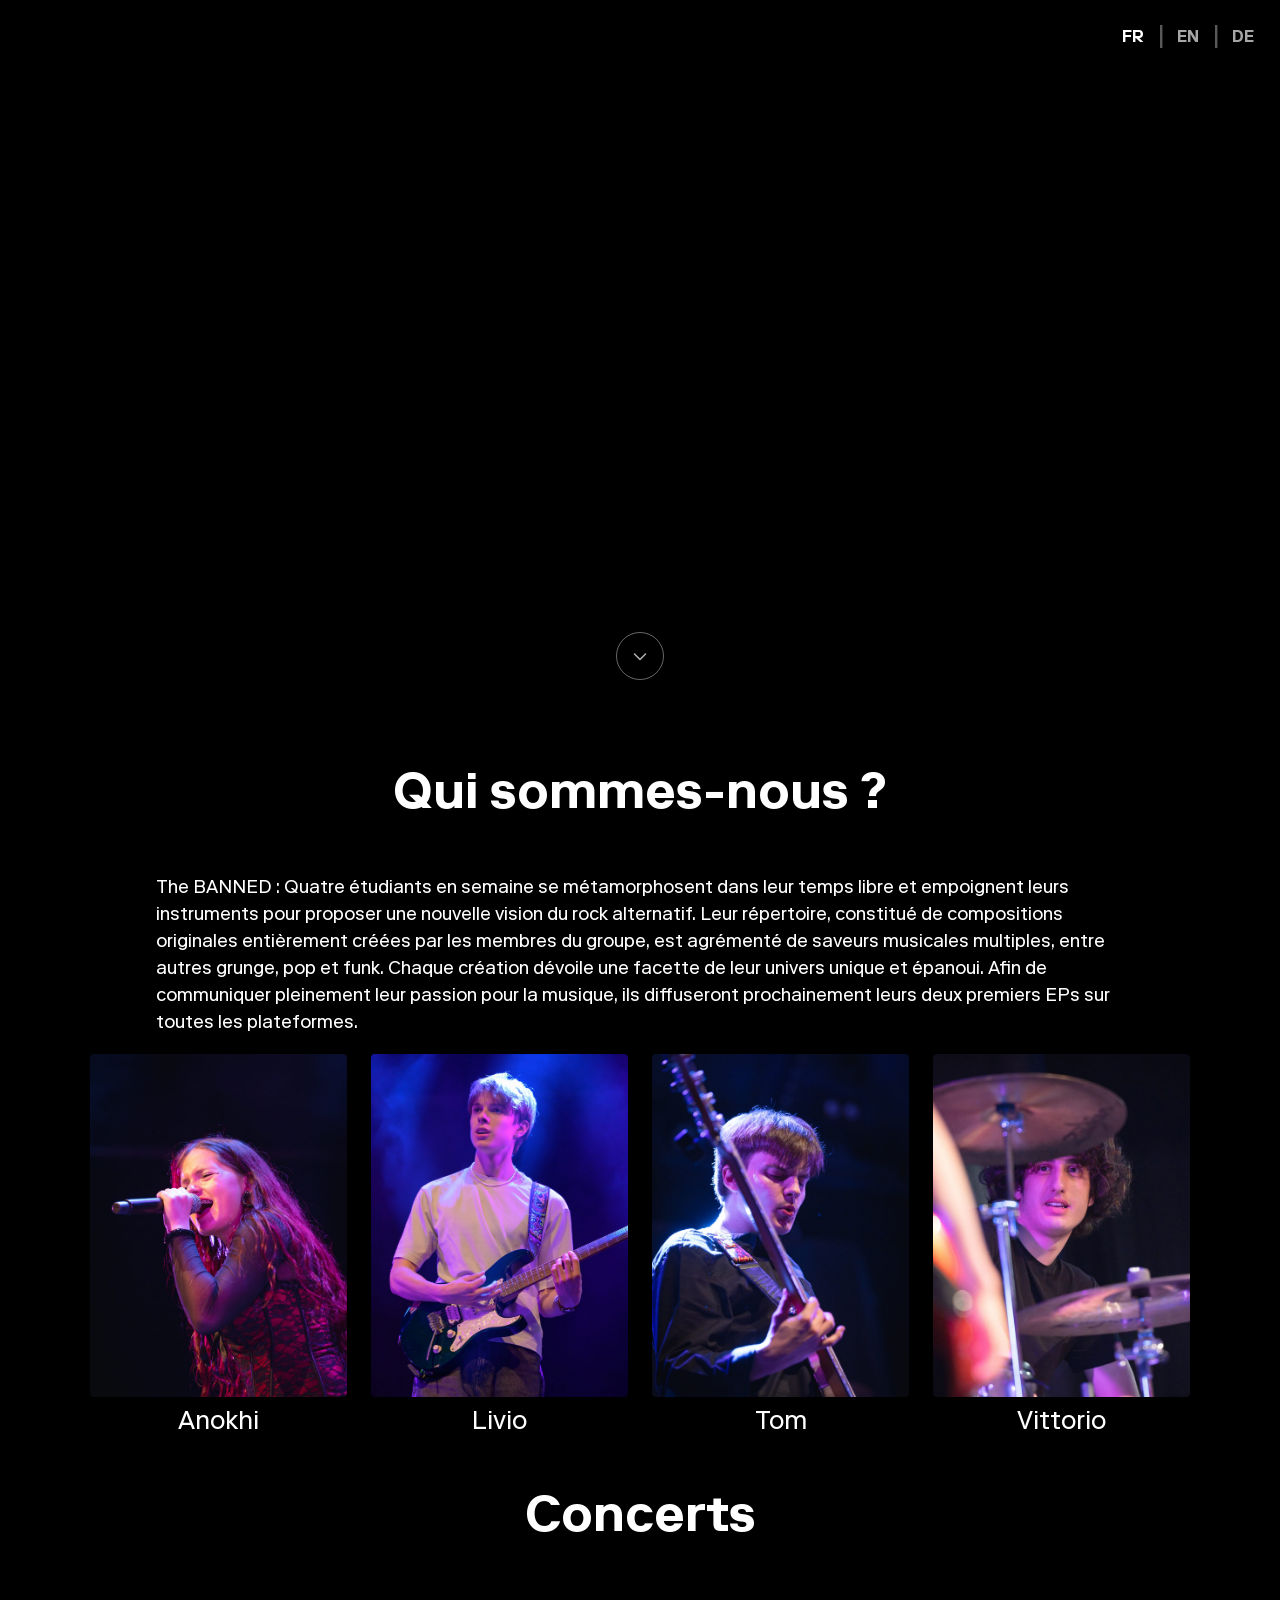
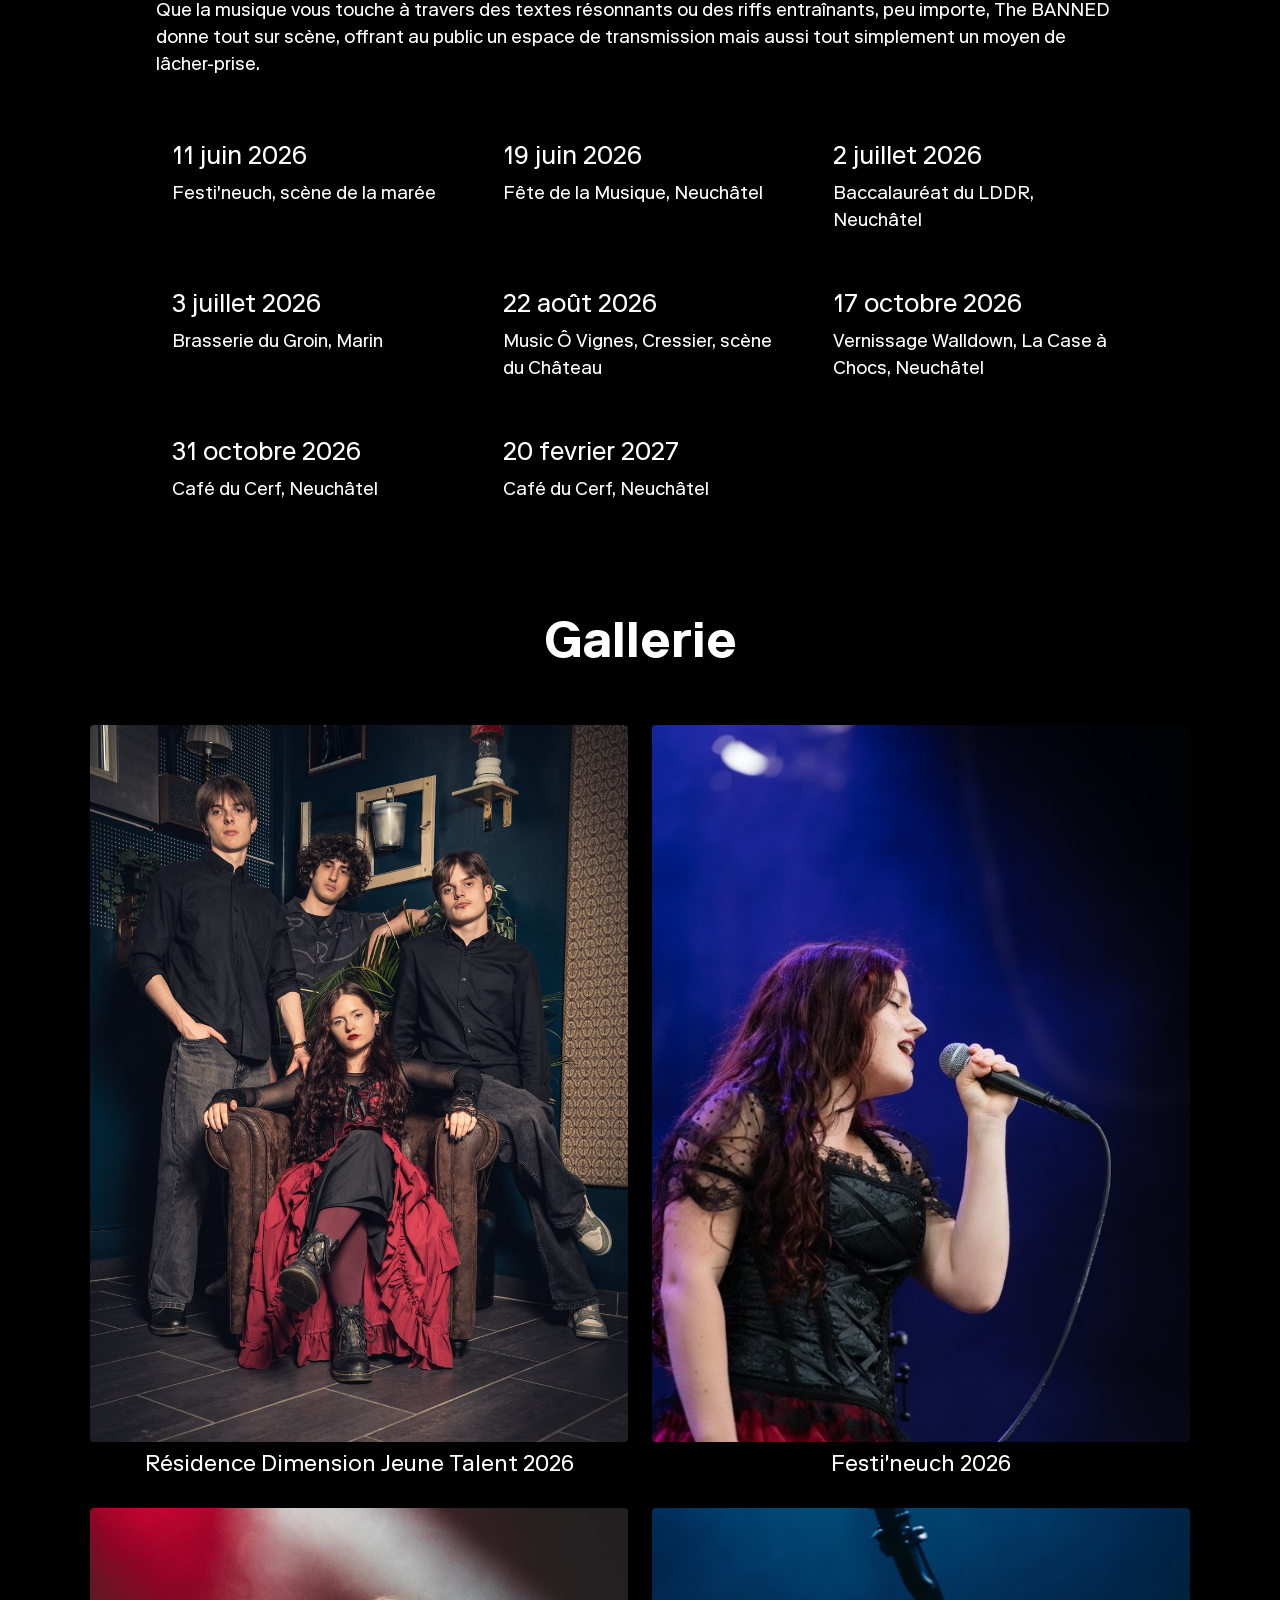
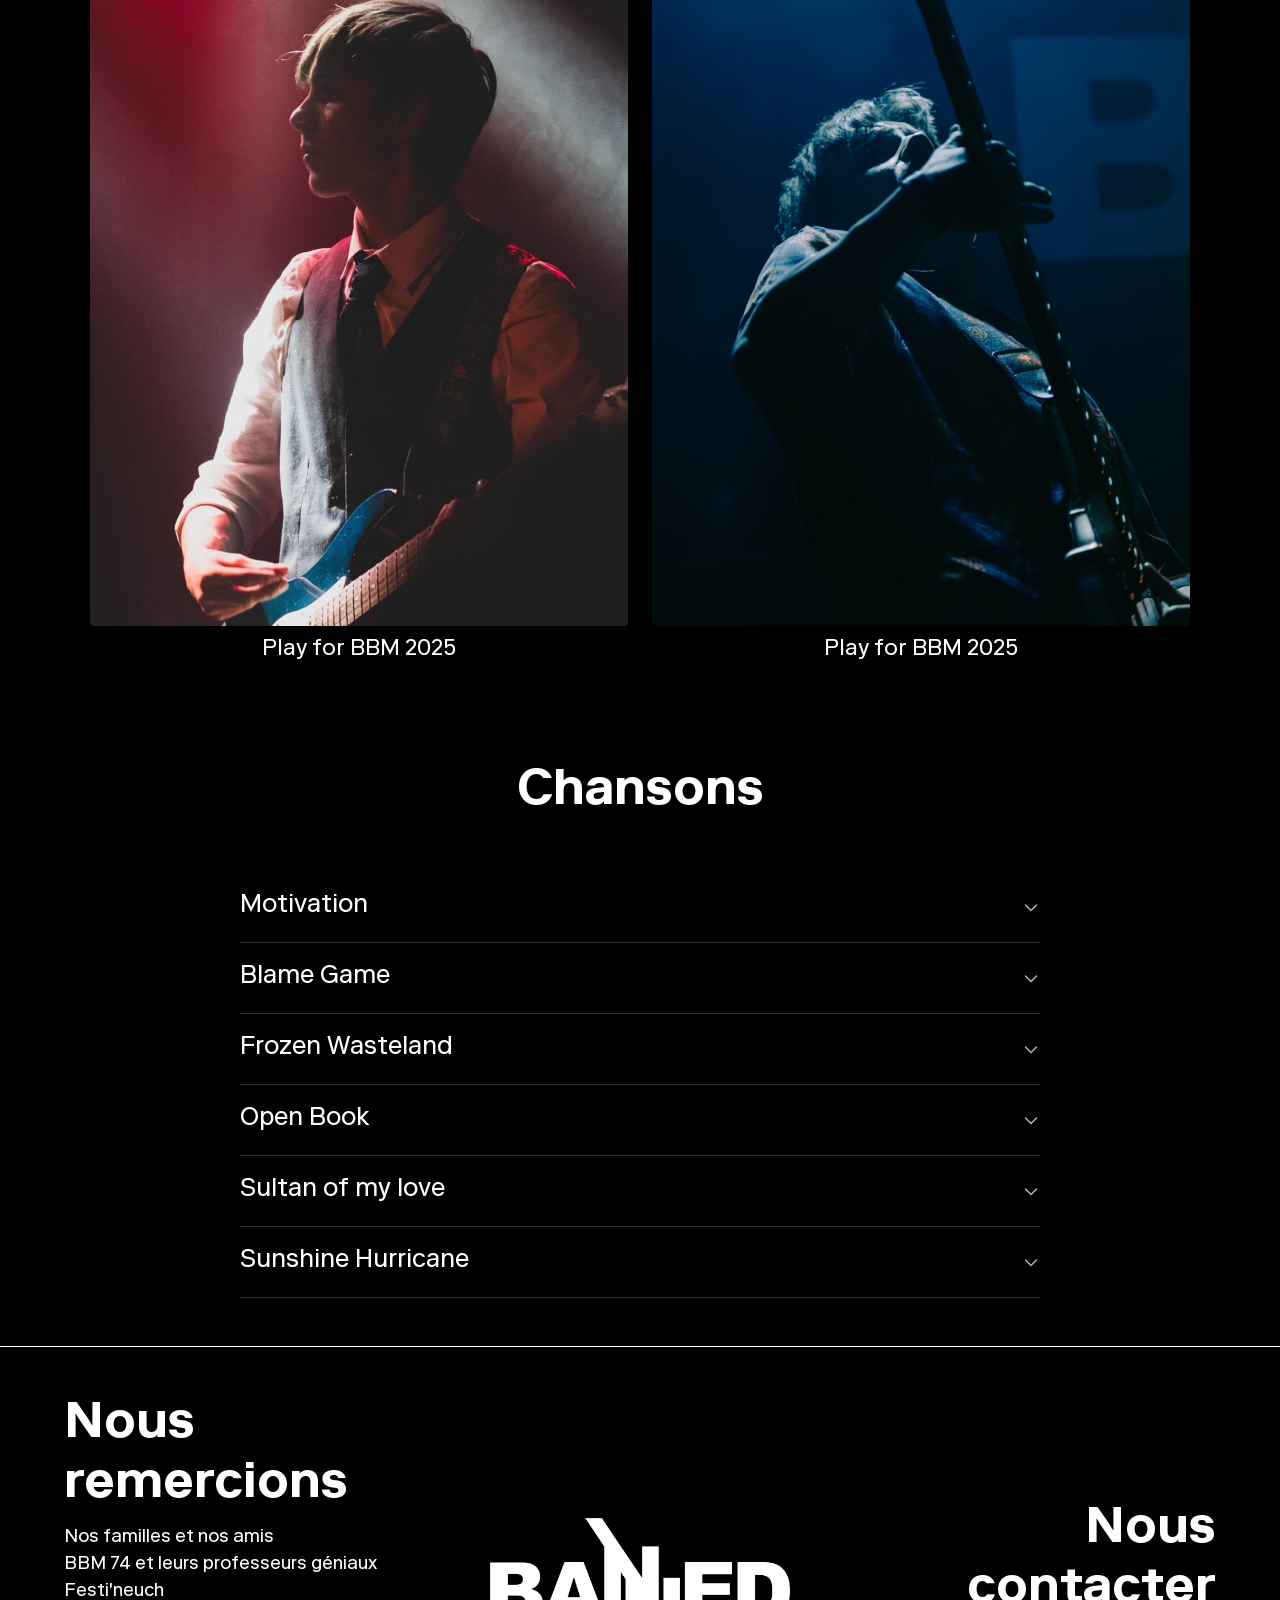
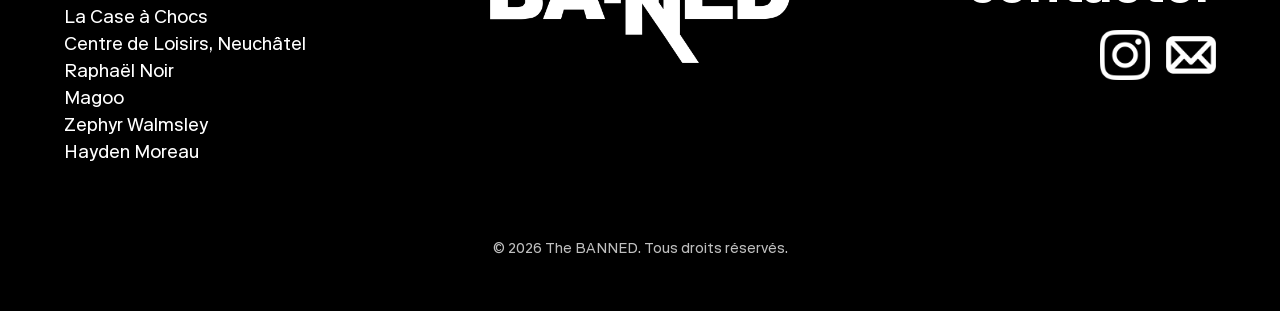
==== commit 7823ef34: "Additional dates plus localization" ====
--- a/index.html
+++ b/index.html
@@ -132,7 +132,12 @@
 
       <div class="date">
         <h2>31 octobre 2026</h2>
-        <p data-i18n-html="concerts.cerf">Having a Ball, Café du Cerf, Neuchâtel</p>
+        <p data-i18n-html="concerts.cerf">Café du Cerf, Neuchâtel</p>
+      </div>
+
+      <div class="date">
+        <h2>20 fevrier 2027</h2>
+        <p data-i18n-html="concerts.cerf">Having a Ball, La Case à Chocs, Neuchâtel</p>
       </div>
 
     </div>
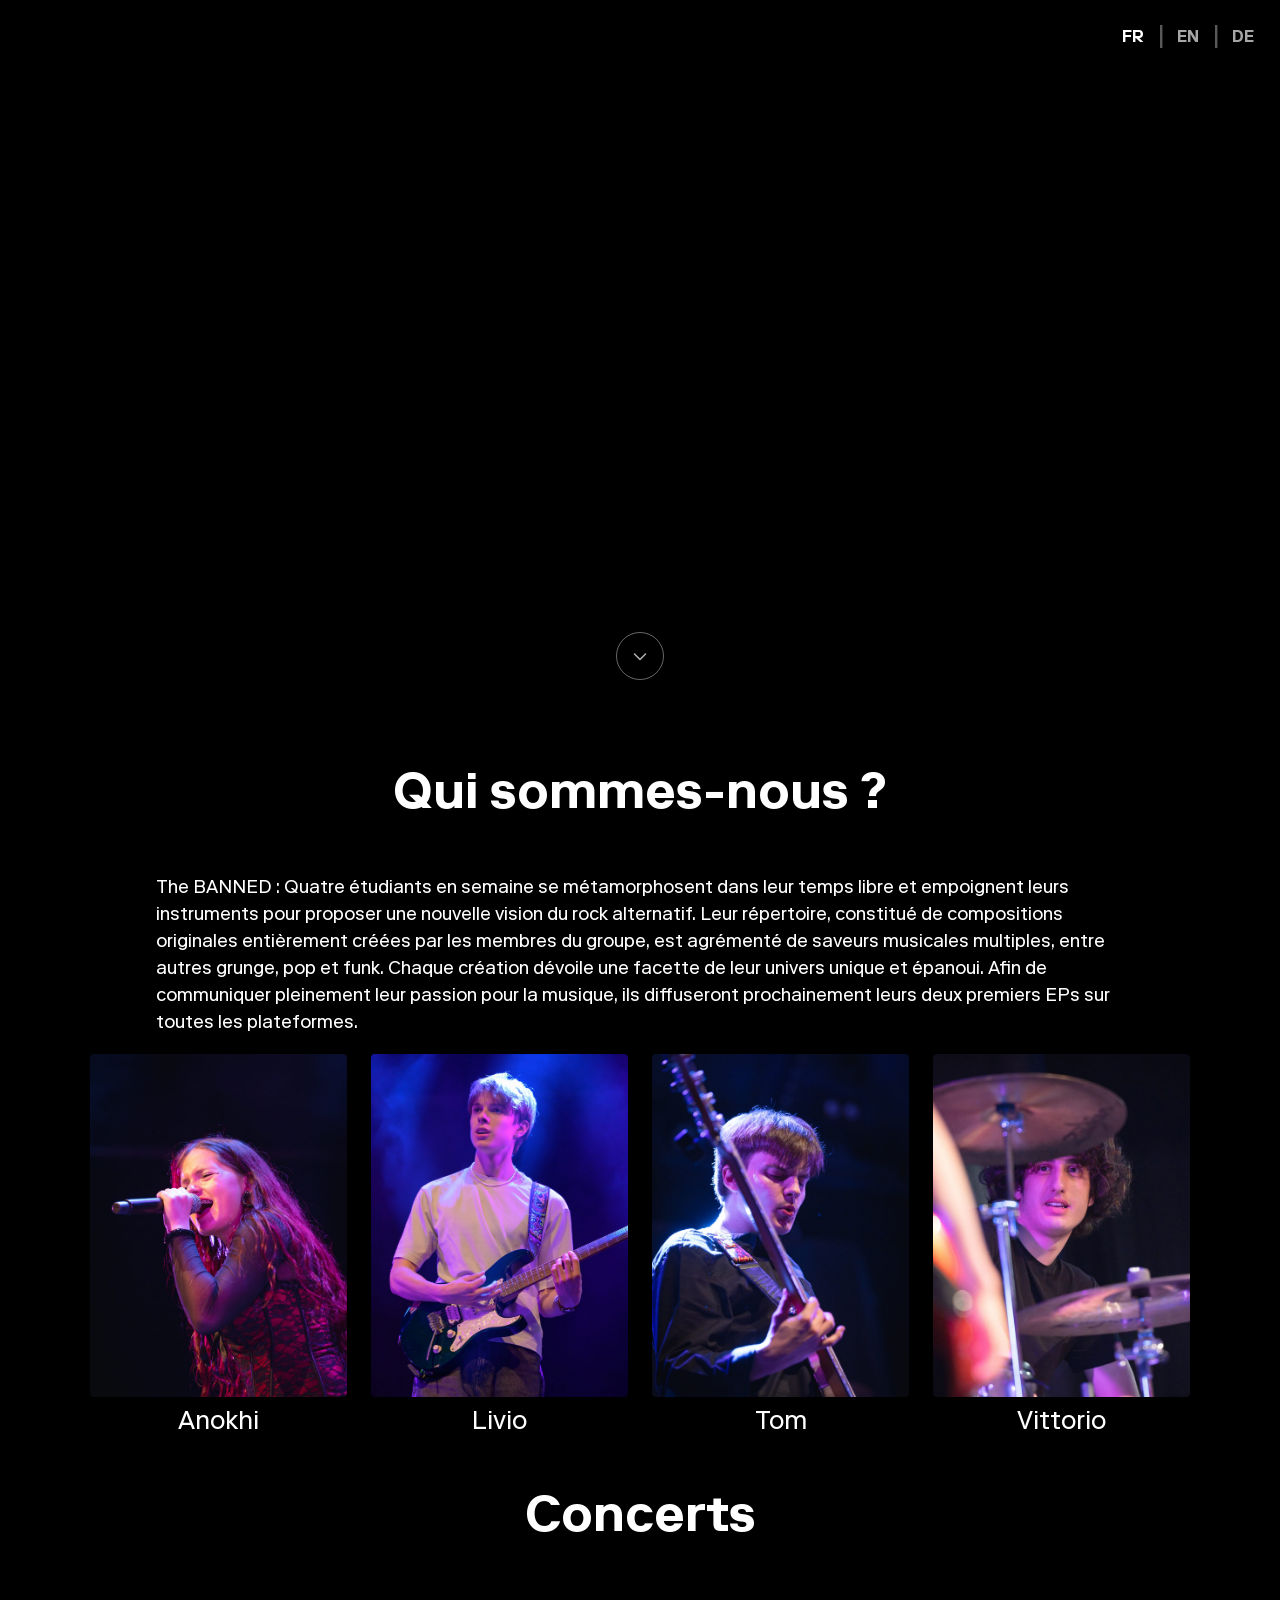
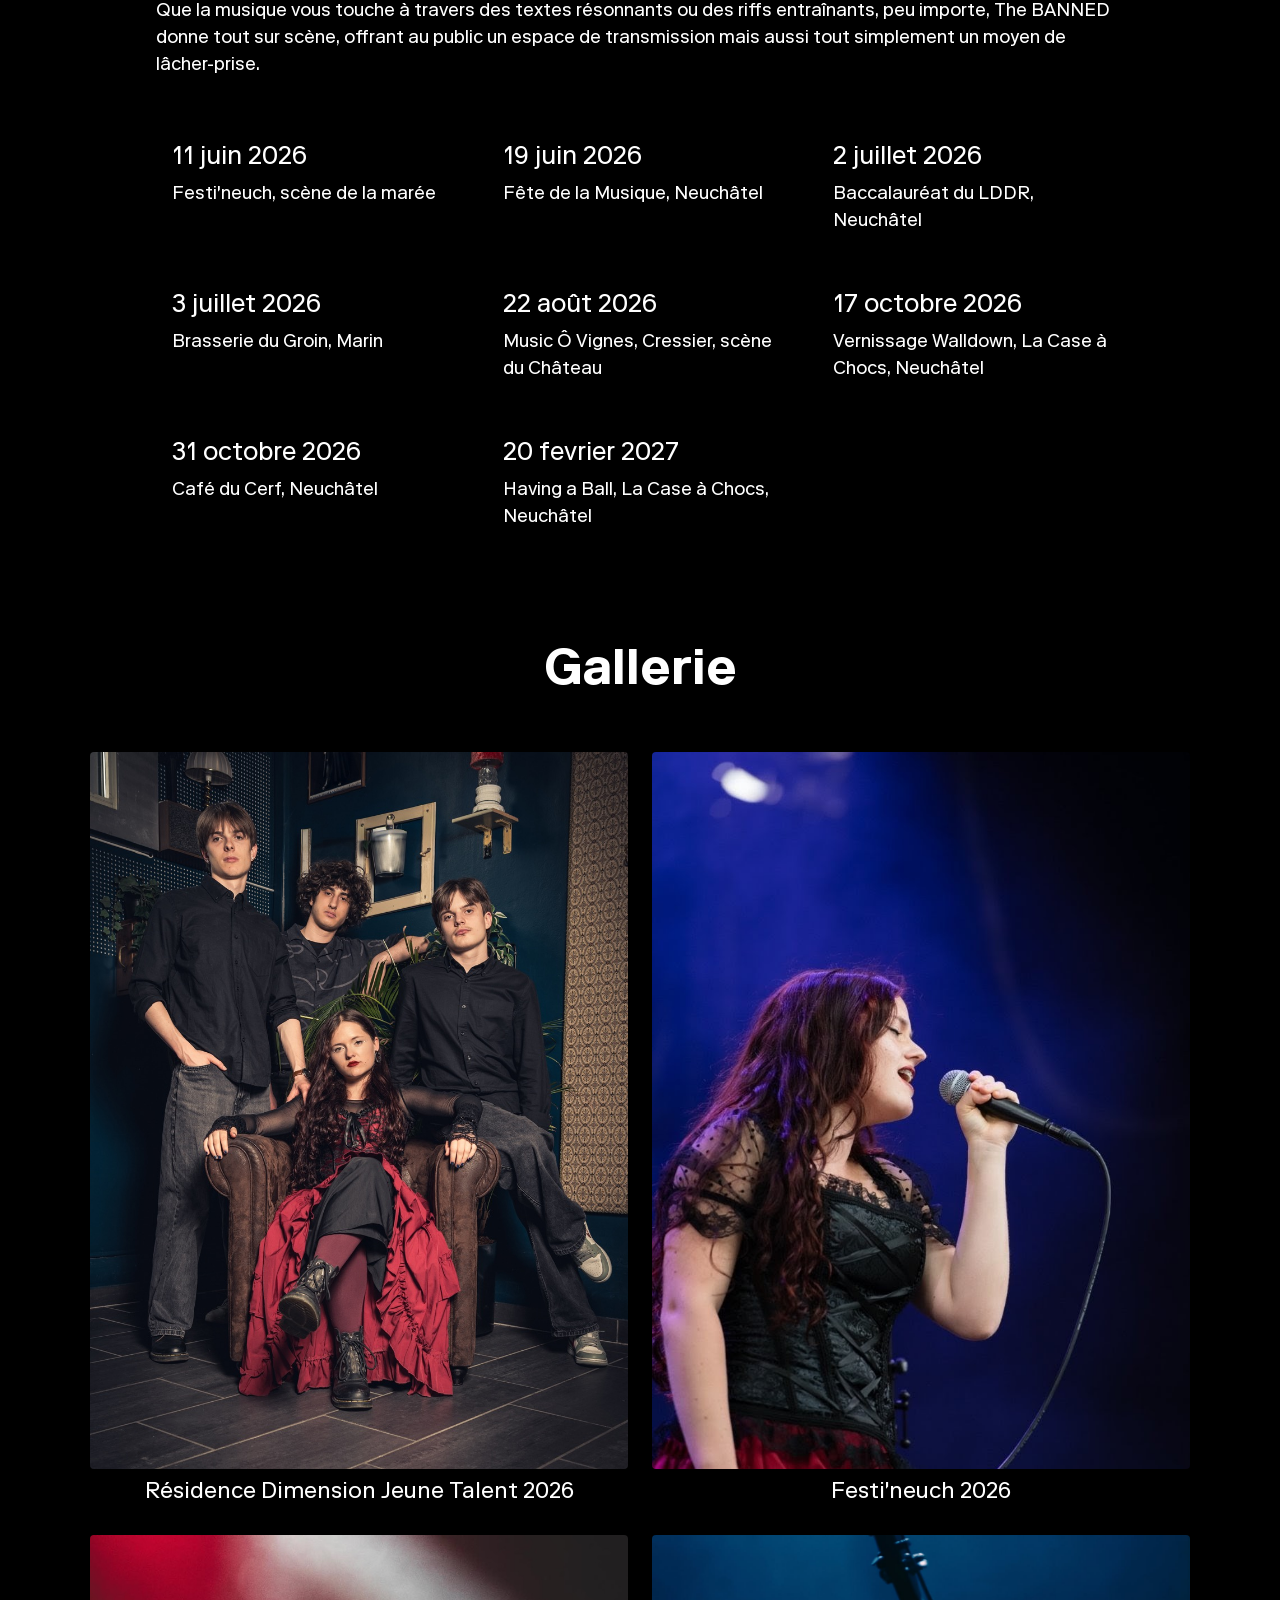
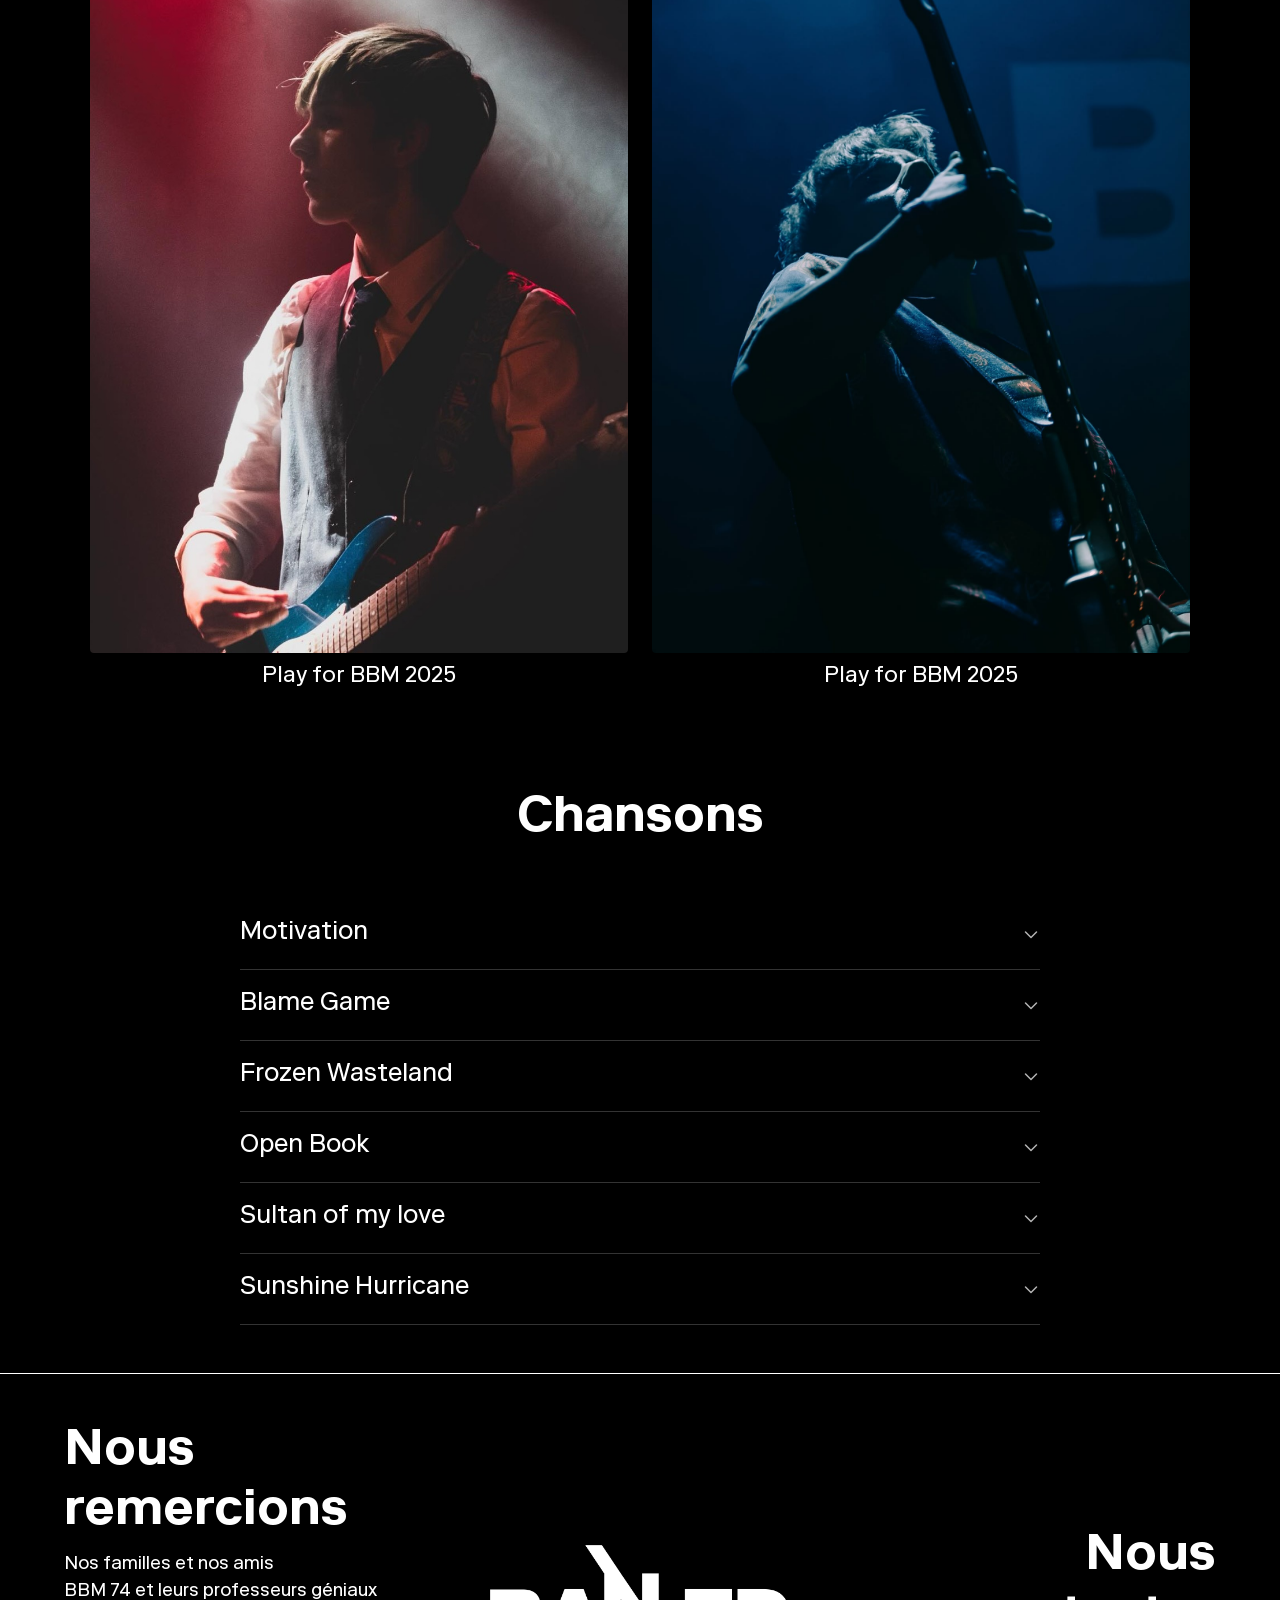
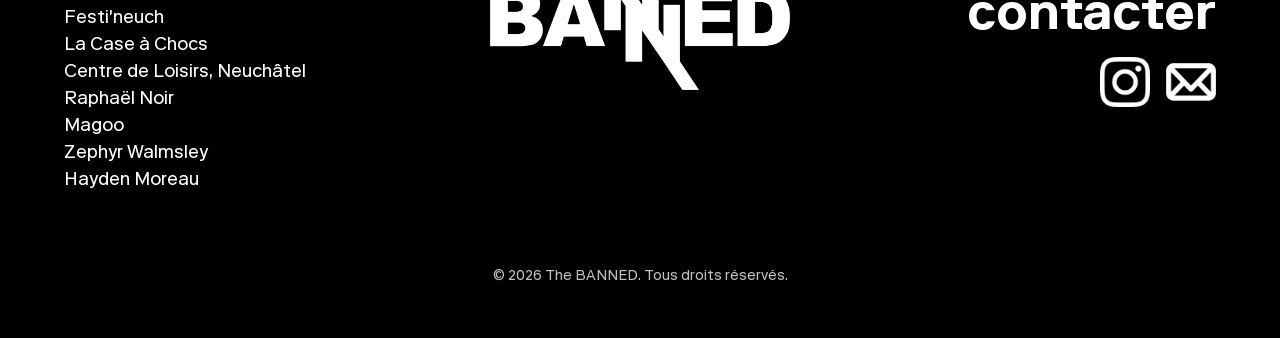
==== commit 4e574a86: "Bug" ====
--- a/index.html
+++ b/index.html
@@ -137,7 +137,7 @@
 
       <div class="date">
         <h2>20 fevrier 2027</h2>
-        <p data-i18n-html="concerts.cerf">Having a Ball, La Case à Chocs, Neuchâtel</p>
+        <p data-i18n-html="concerts.ball">Having a Ball, La Case à Chocs, Neuchâtel</p>
       </div>
 
     </div>
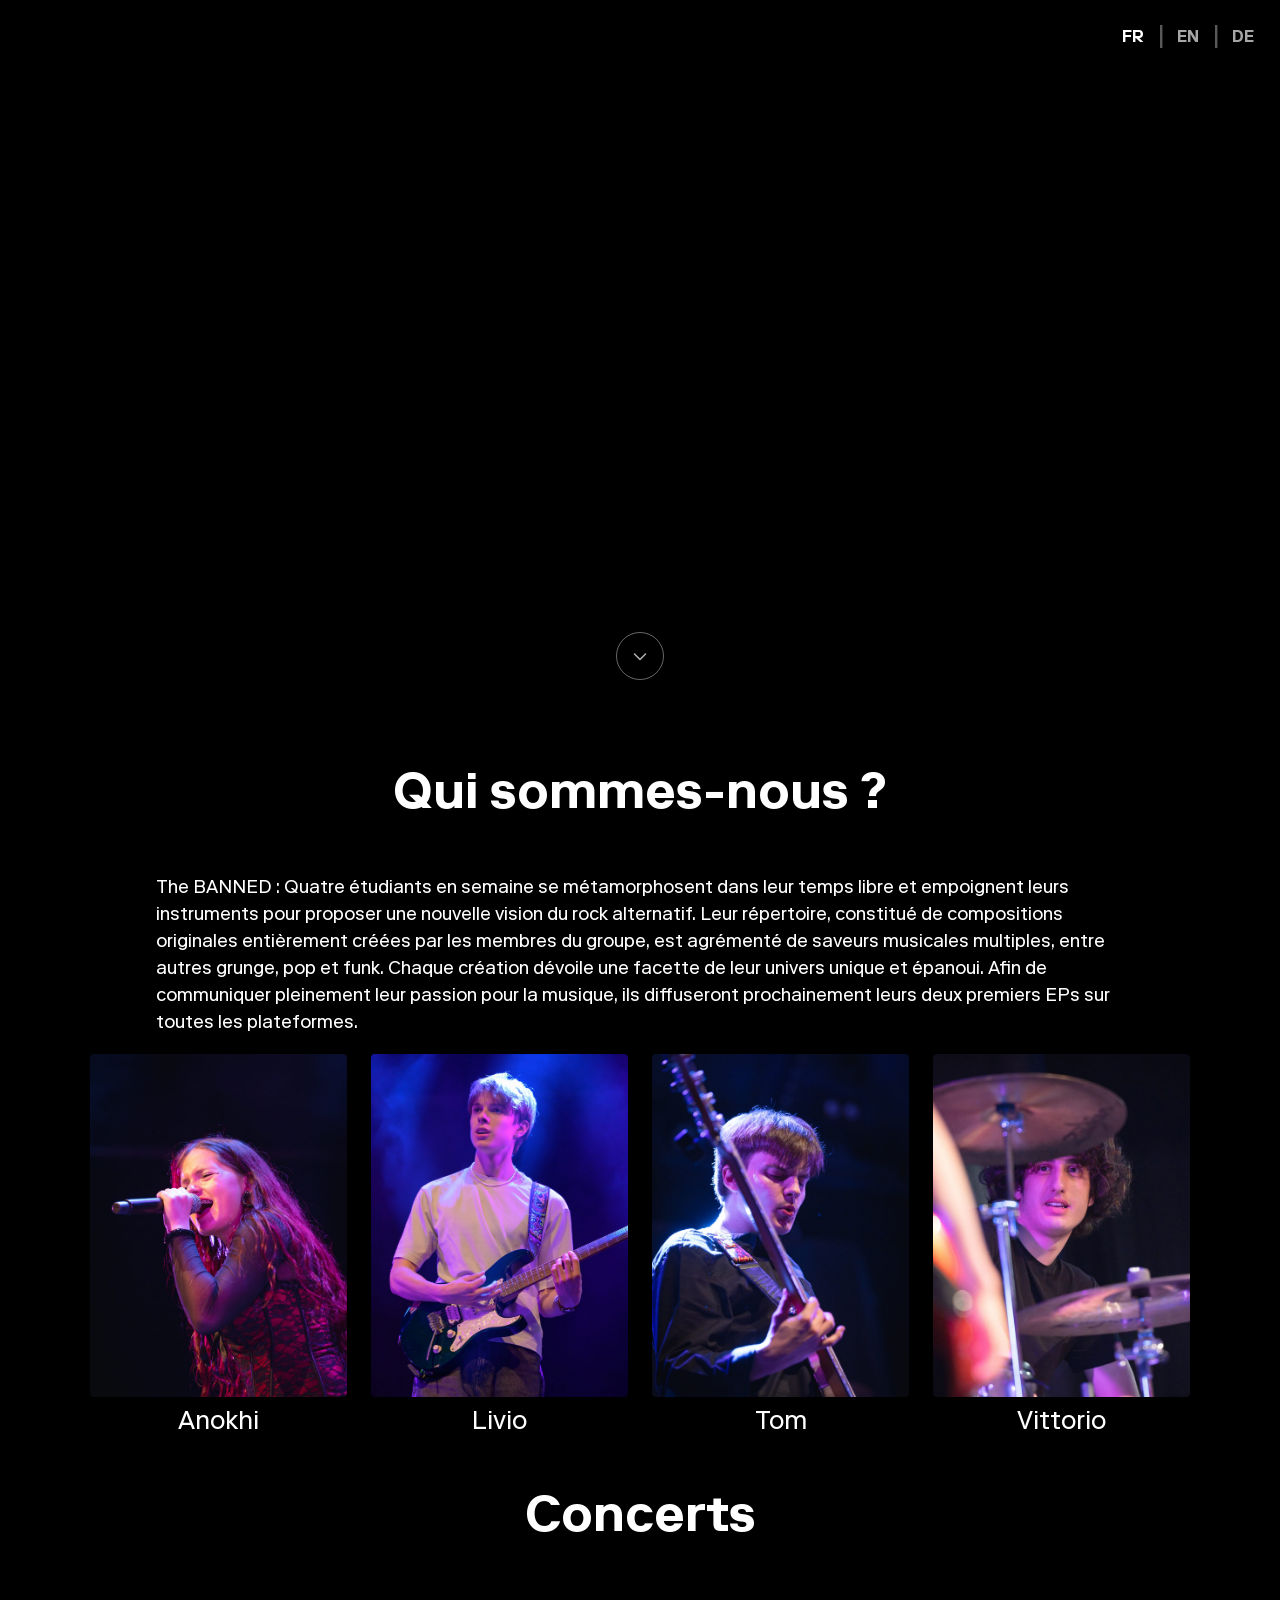
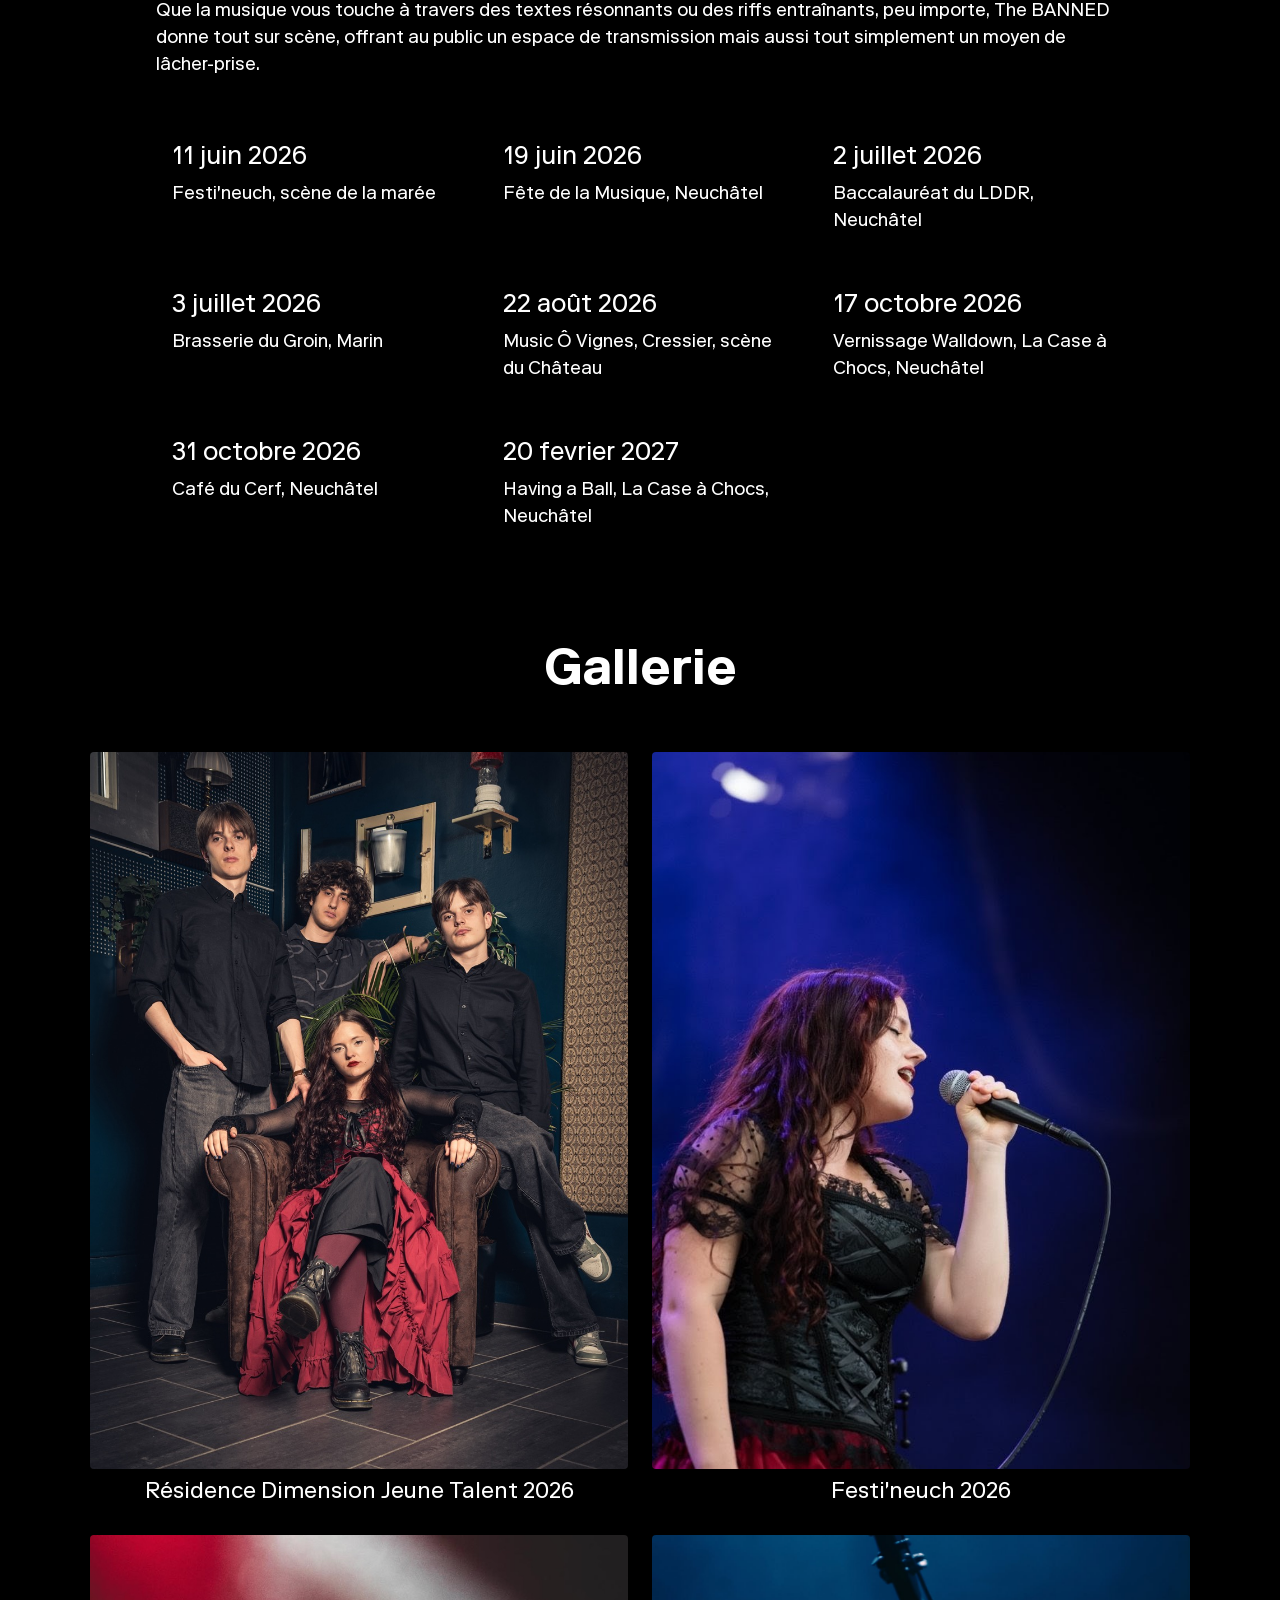
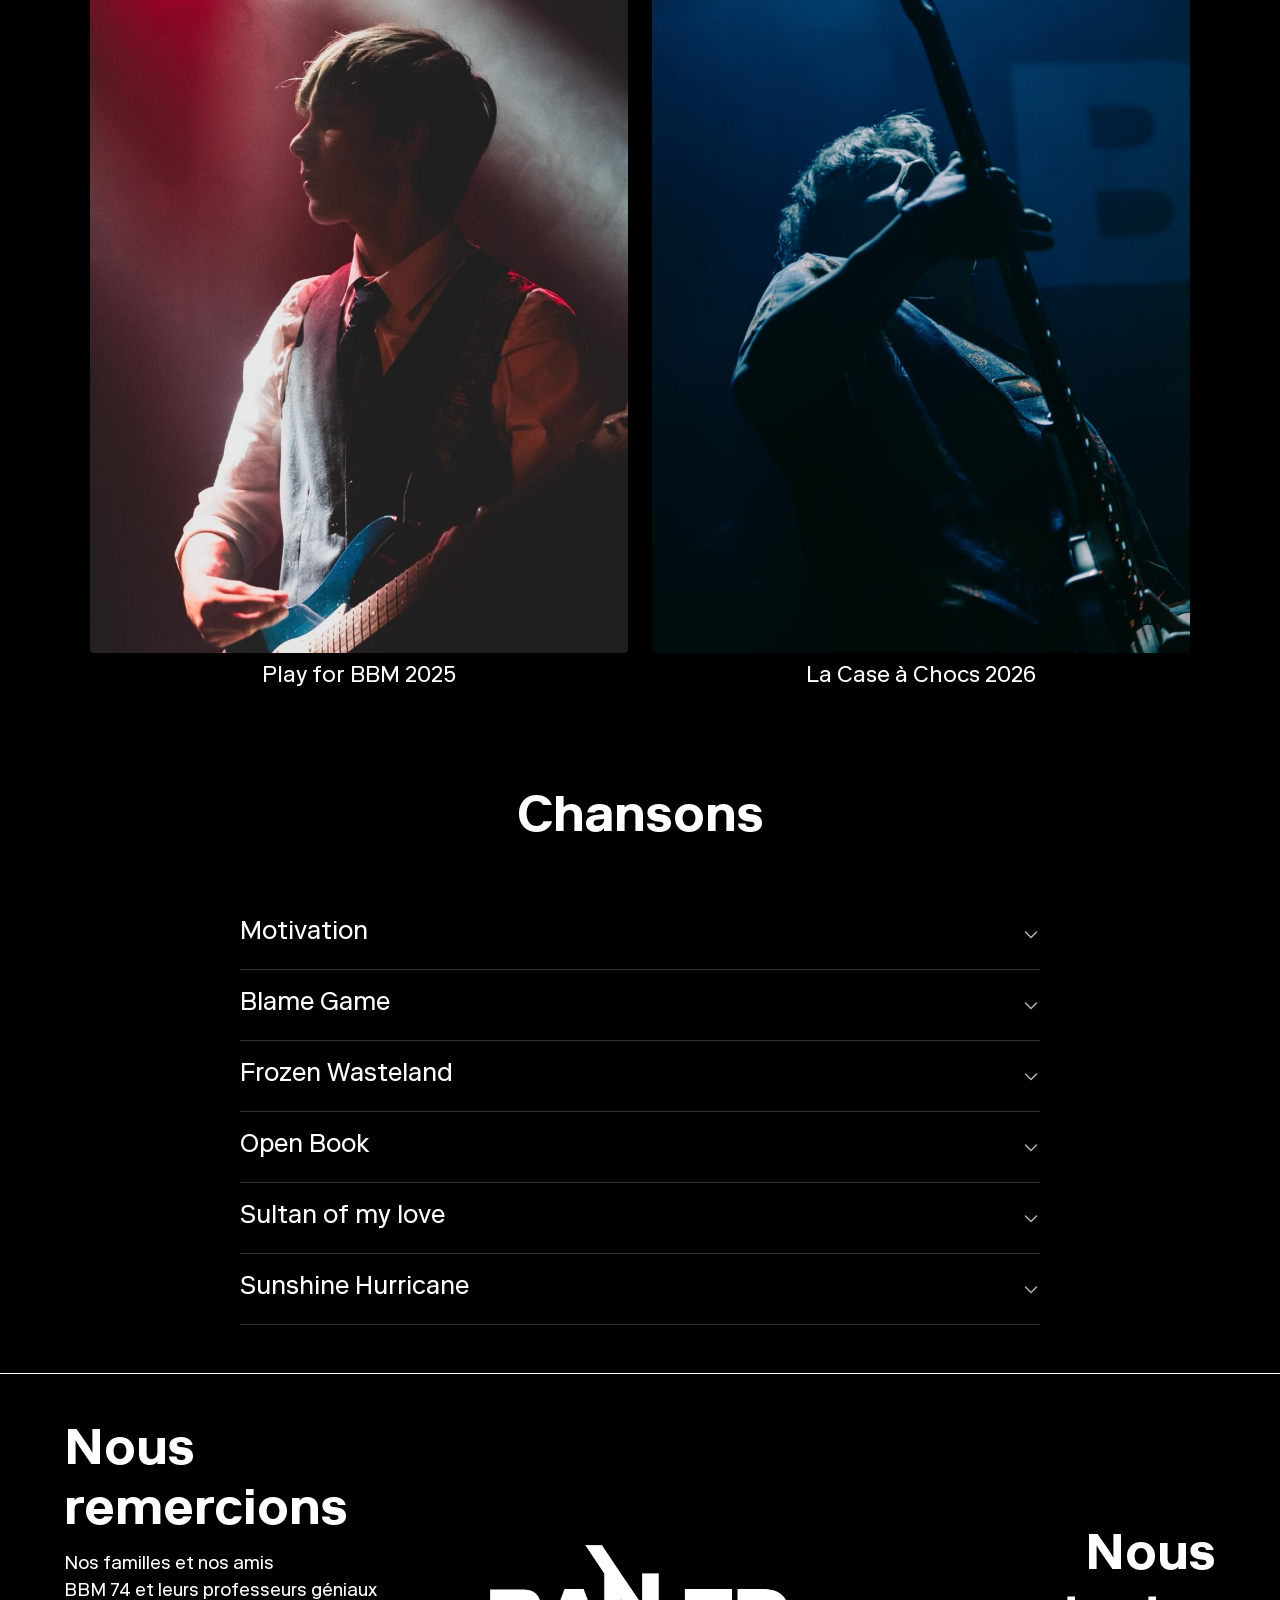
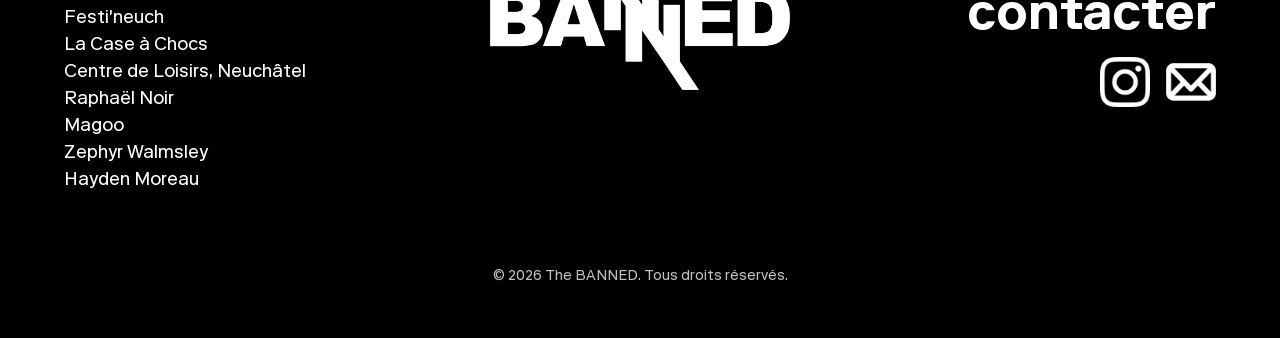
==== commit 183bb697: "Loc fixes" ====
--- a/index.html
+++ b/index.html
@@ -268,10 +268,10 @@
 
       <div class="photo-event" onclick="togglePhotoEvent(this)">
         <div class="photo-event-thumb">
-          <img src="images/Case_a_chocs_2026/Tom2.jpeg" alt="La Case à Chocs 2026<" data-i18n-alt="gallery.cac.alt">
+          <img src="images/Case_a_chocs_2026/Tom2.jpeg" alt="La Case à Chocs 2026" data-i18n-alt="gallery.cac.alt">
           <div class="photo-event-overlay"><span>+</span></div>
         </div>
-        <h2 data-i18n="gallery.bbm.title">La Case à Chocs 2026</h2>
+        <h2 data-i18n="gallery.cac.title">La Case à Chocs 2026</h2>
         <div class="photo-event-gallery">
           <h3 data-i18n="gallery.credit.cedric">Credit : Cédric Guillod</h3>
           <div class="photos-grid">
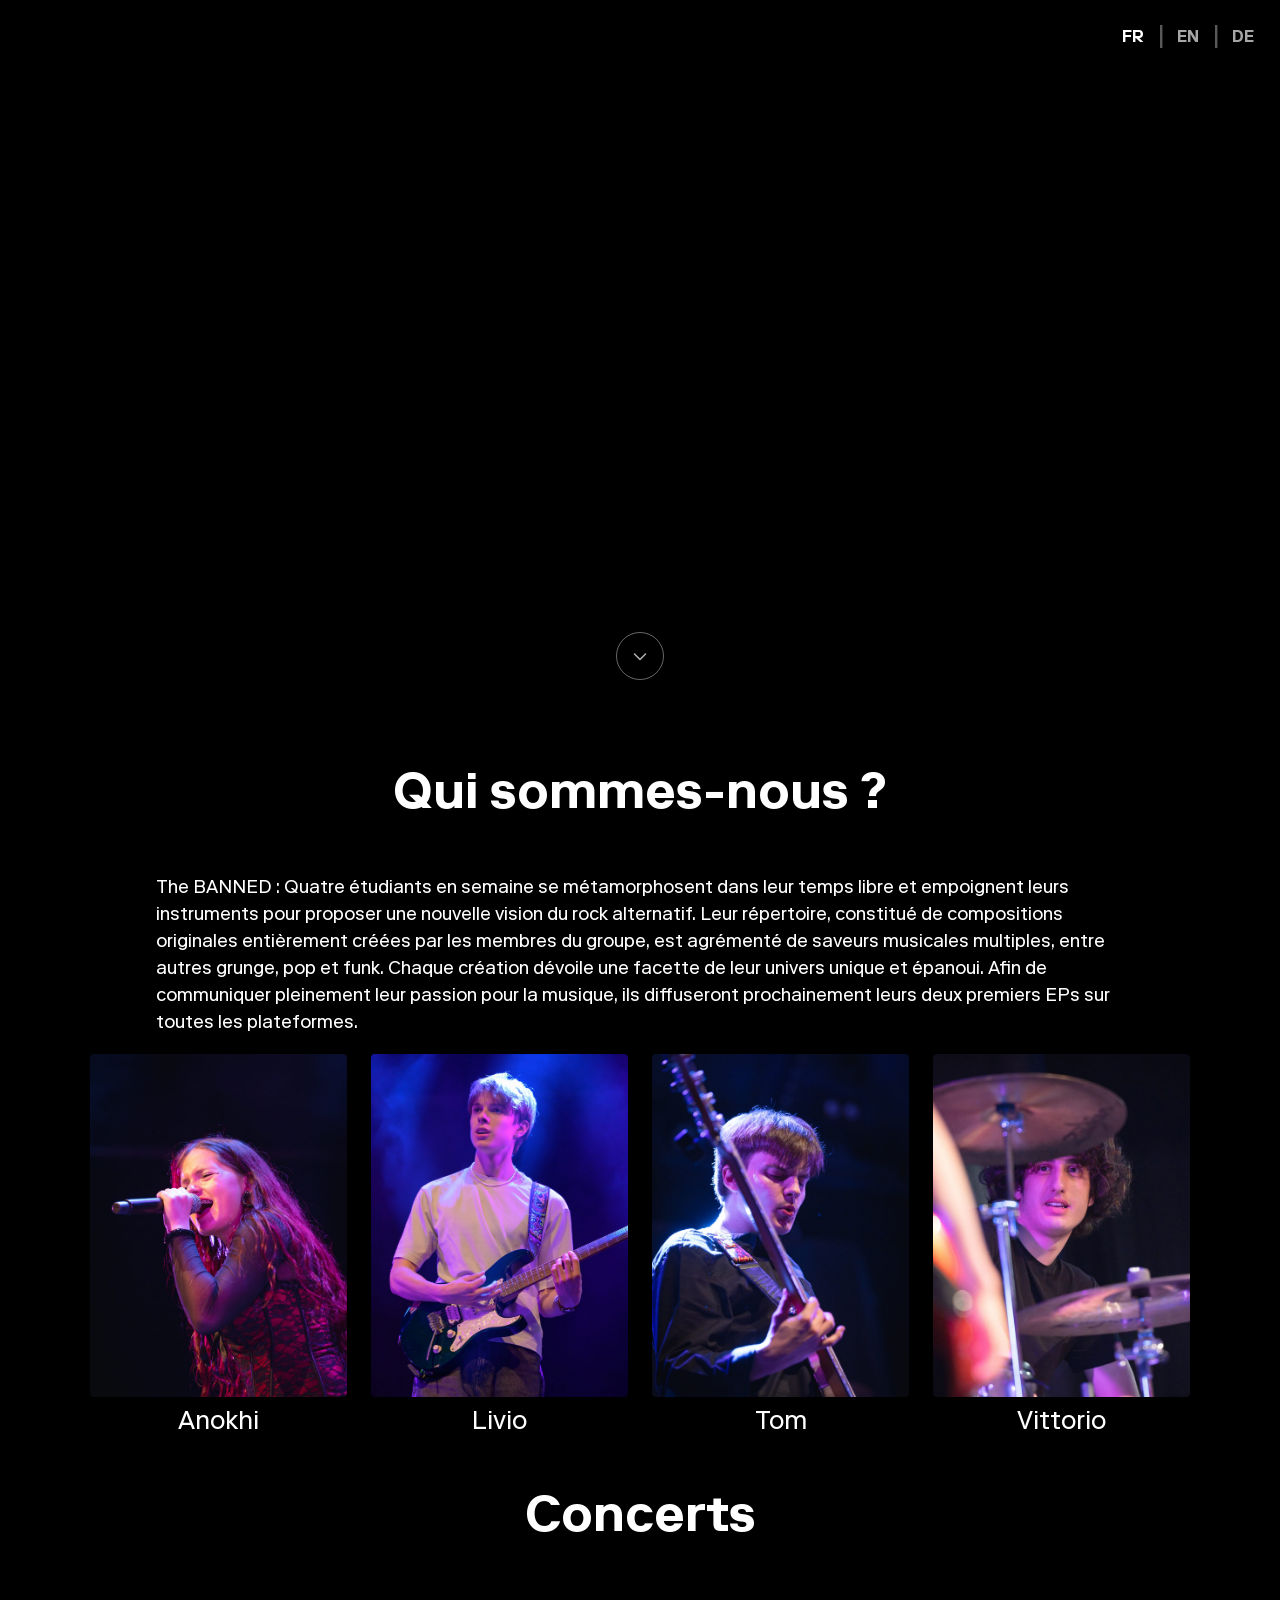
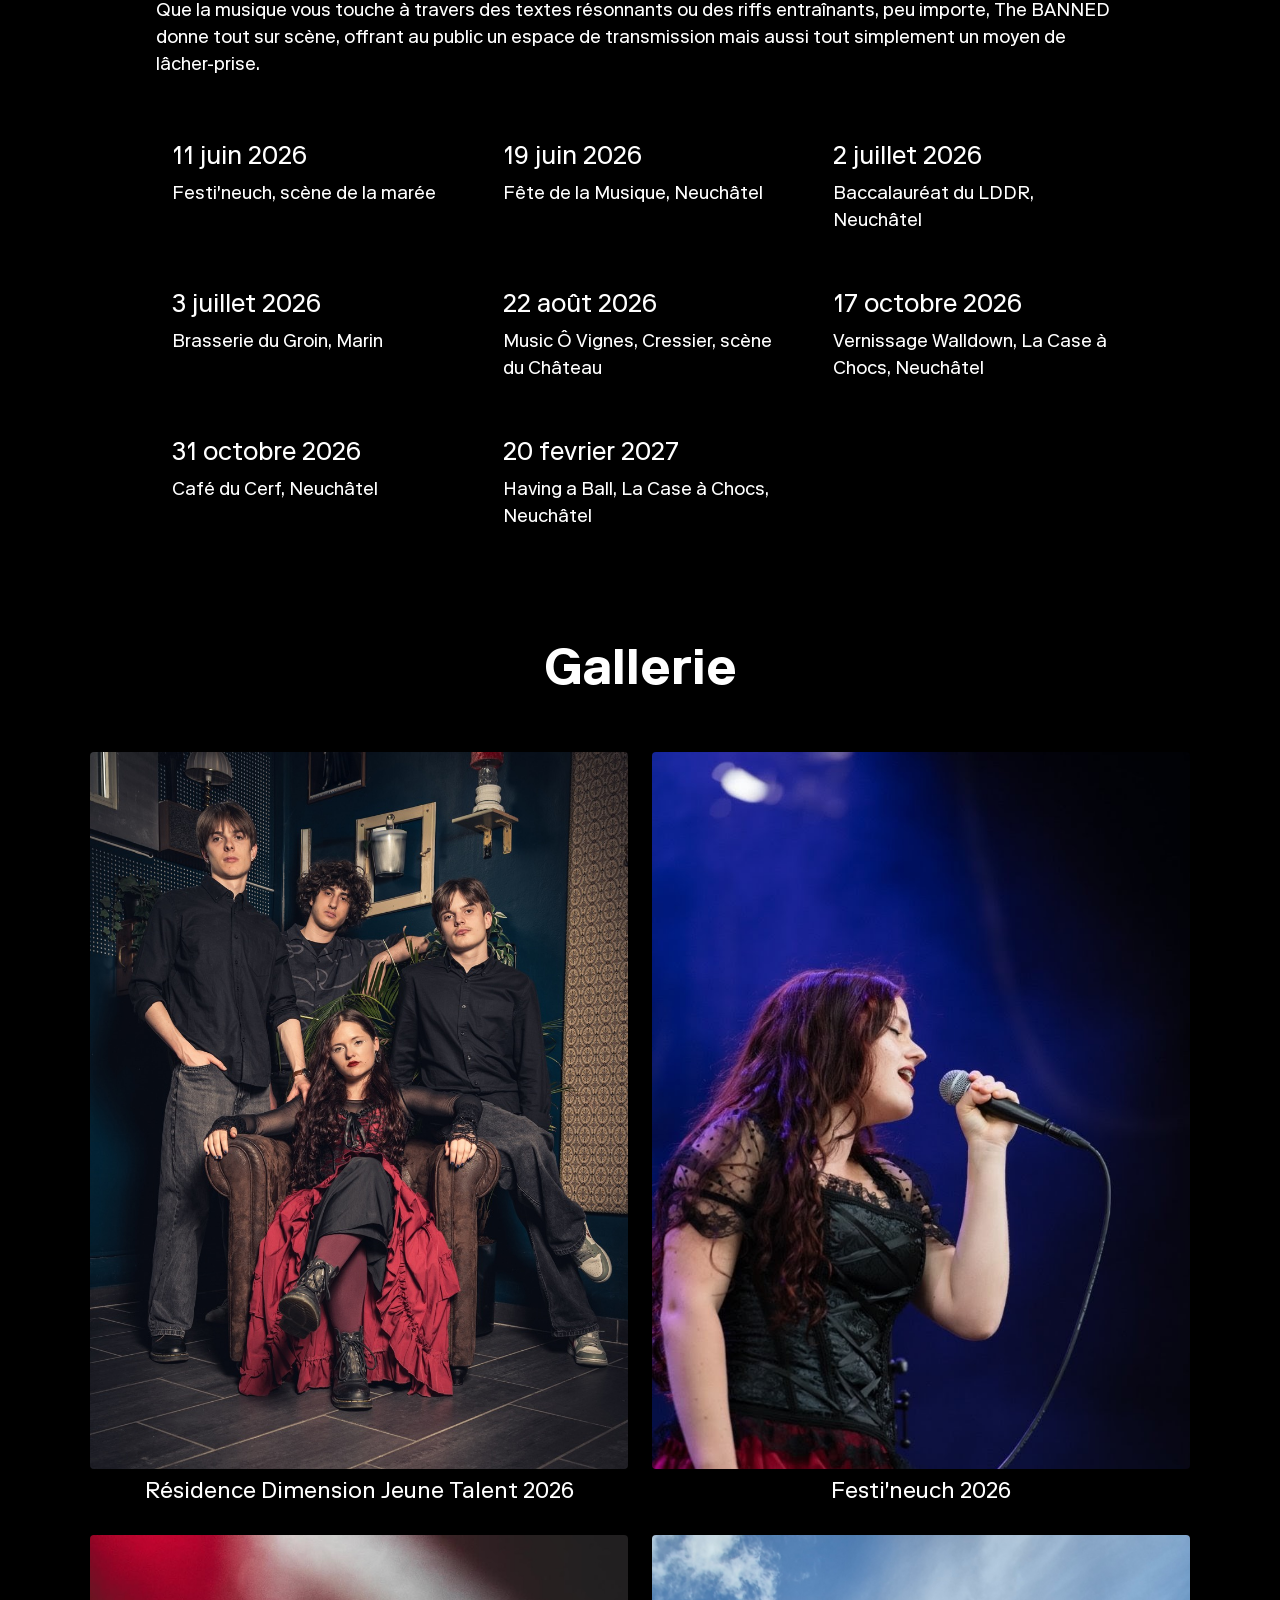
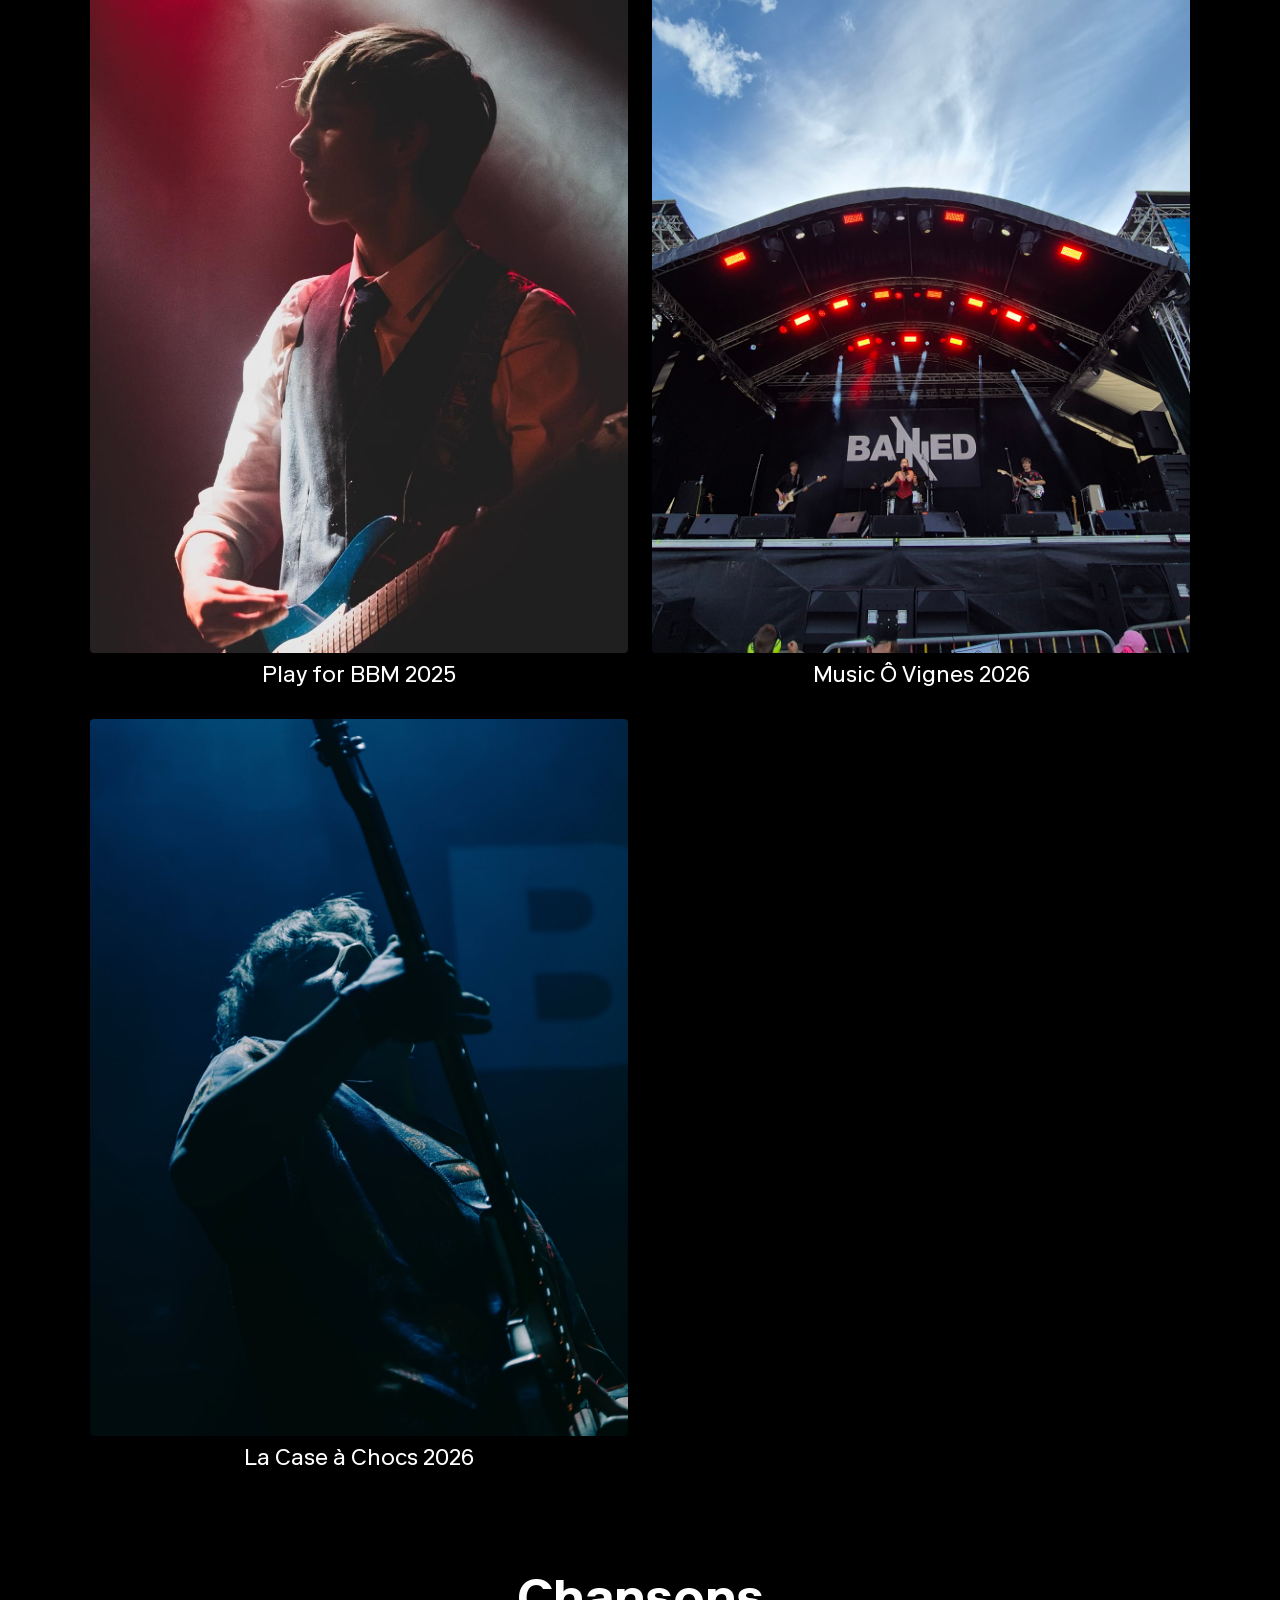
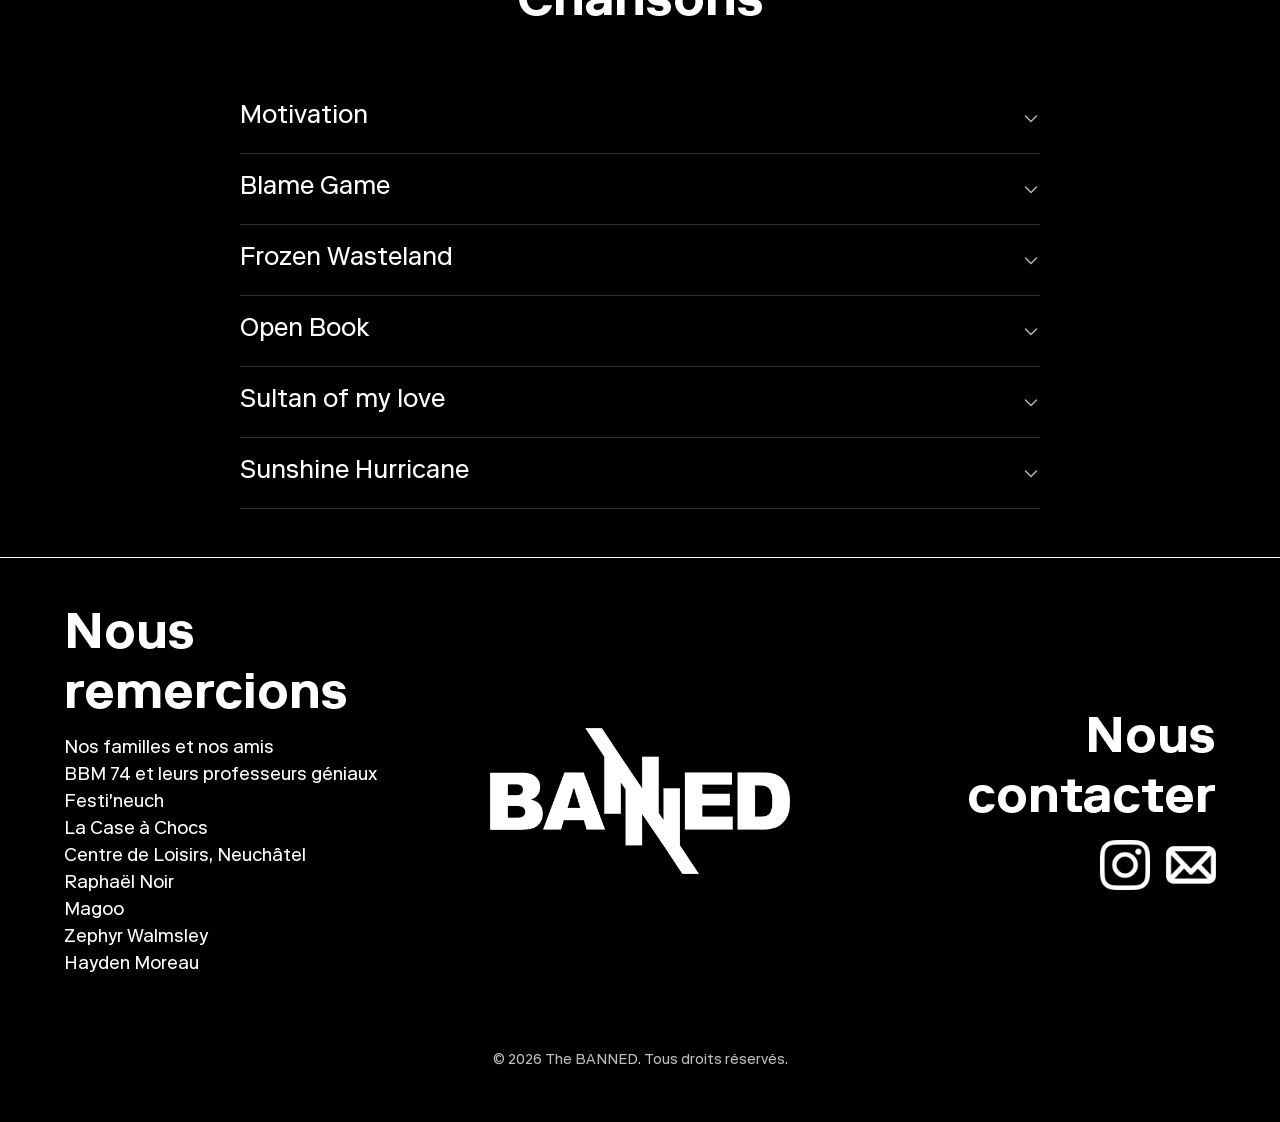
==== commit ca66b964: "MusiqueOVignes gallery" ====
--- a/index.html
+++ b/index.html
@@ -268,6 +268,26 @@
 
       <div class="photo-event" onclick="togglePhotoEvent(this)">
         <div class="photo-event-thumb">
+          <img src="images/MoV_2026/20260822_172501.jpg" alt="Music Ô Vignes 2026" data-i18n-alt="gallery.mov.alt">
+          <div class="photo-event-overlay"><span>+</span></div>
+        </div>
+        <h2 data-i18n="gallery.mov.title">Music Ô Vignes 2026</h2>
+        <div class="photo-event-gallery">
+          <h3 data-i18n="gallery.credit.kean2">Credit : Kean Walmsley</h3>
+          <div class="photos-grid">
+            <div class="photo-item"><img src="images/MoV_2026/20260822_170223.jpg" alt=""/></div>
+            <div class="photo-item"><img src="images/MoV_2026/20260822_170241.jpg" alt=""/></div>
+            <div class="photo-item"><img src="images/MoV_2026/20260822_170244.jpg" alt=""/></div>
+            <div class="photo-item"><img src="images/MoV_2026/20260822_172501.jpg" alt=""/></div>
+            <div class="photo-item"><img src="images/MoV_2026/20260822_172506.jpg" alt=""/></div>
+            <div class="photo-item"><img src="images/MoV_2026/20260822_172517.jpg" alt=""/></div>
+            <div class="photo-item"><img src="images/MoV_2026/20260822_173549.jpg" alt=""/></div>
+          </div>
+        </div>
+      </div>
+
+      <div class="photo-event" onclick="togglePhotoEvent(this)">
+        <div class="photo-event-thumb">
           <img src="images/Case_a_chocs_2026/Tom2.jpeg" alt="La Case à Chocs 2026" data-i18n-alt="gallery.cac.alt">
           <div class="photo-event-overlay"><span>+</span></div>
         </div>
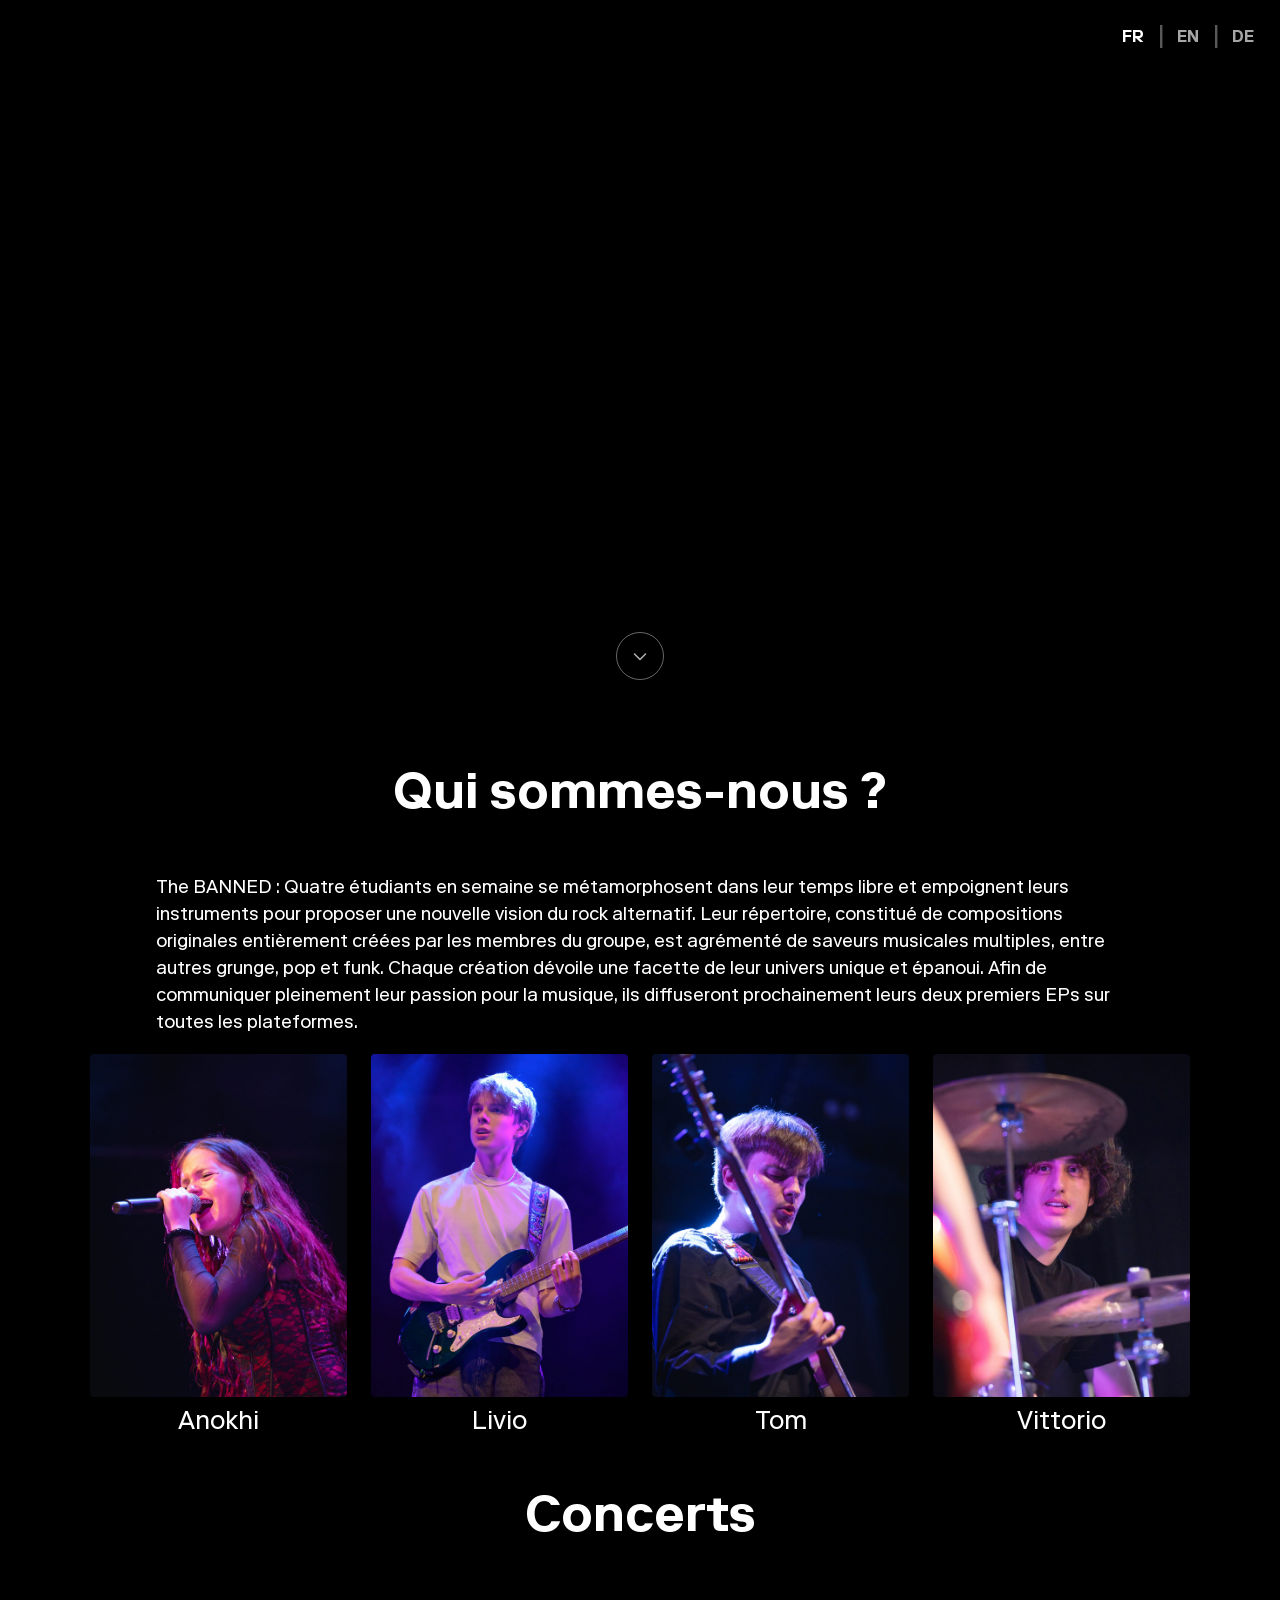
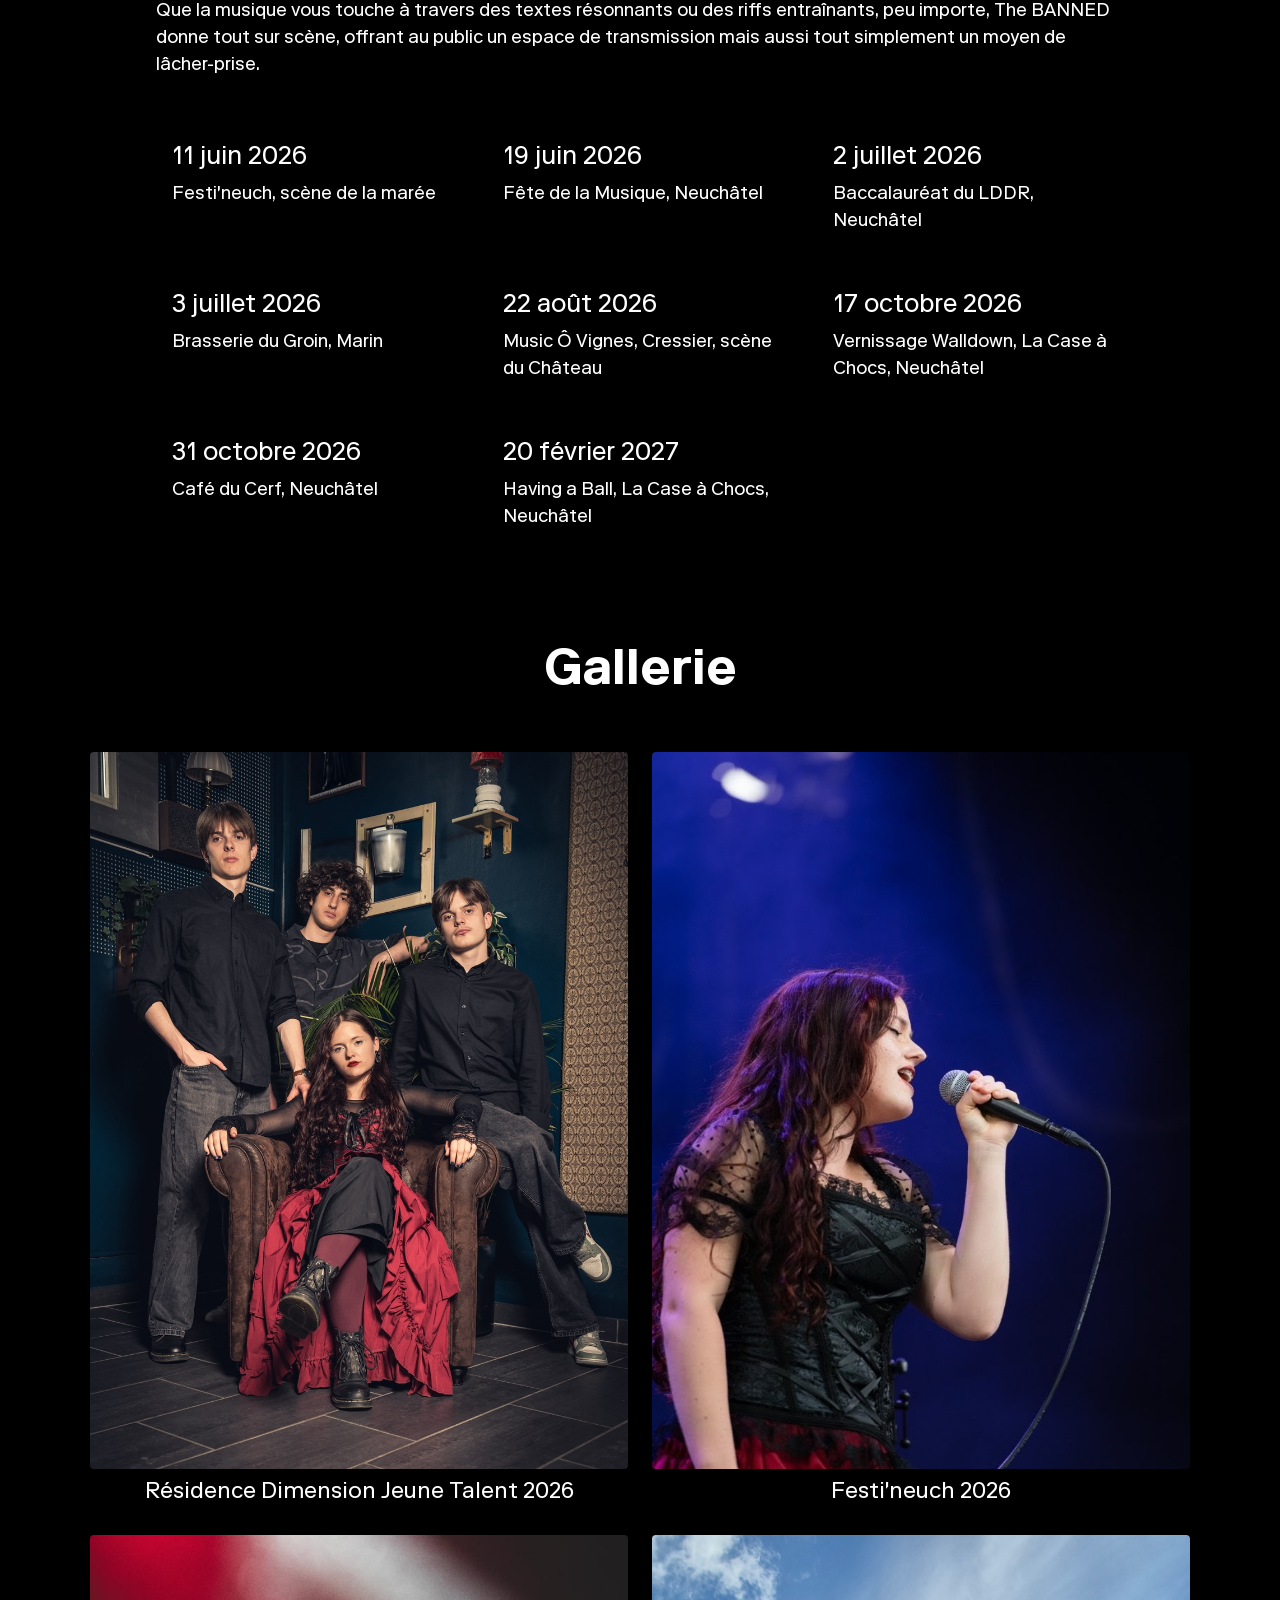
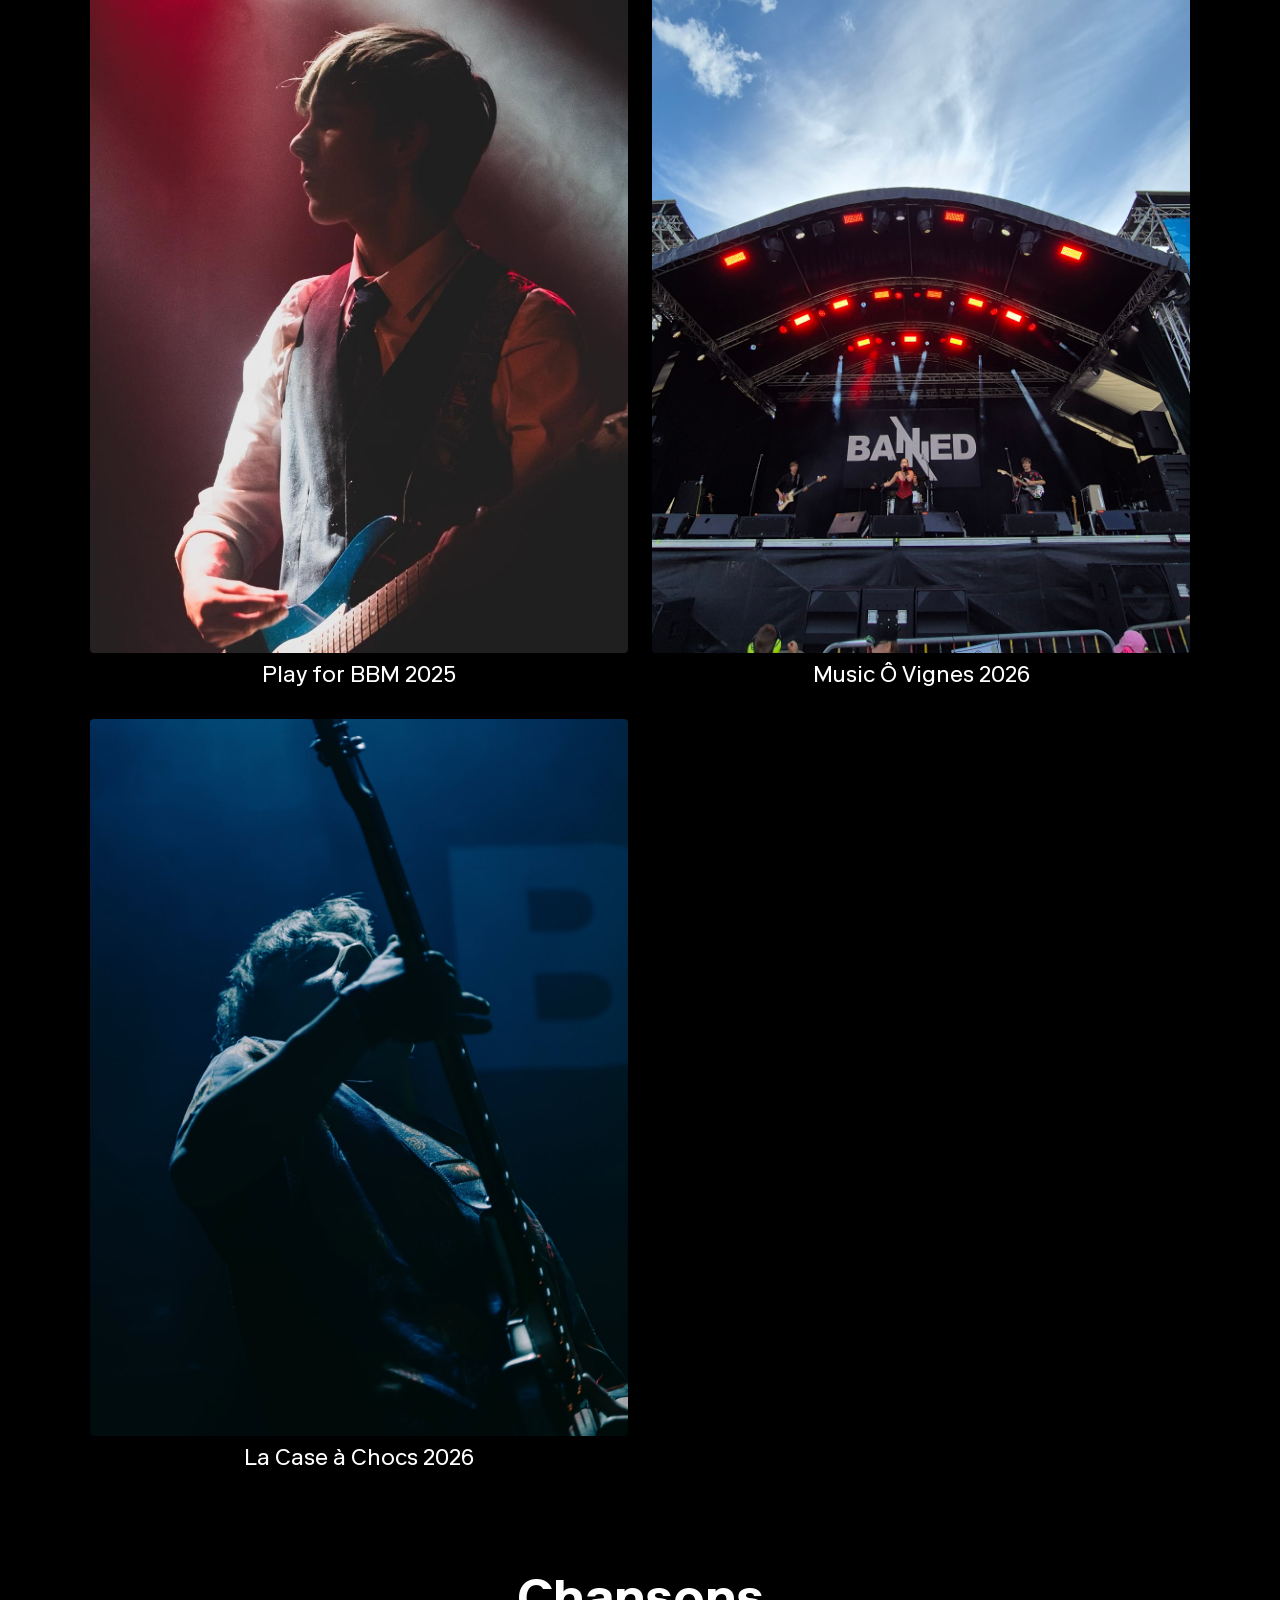
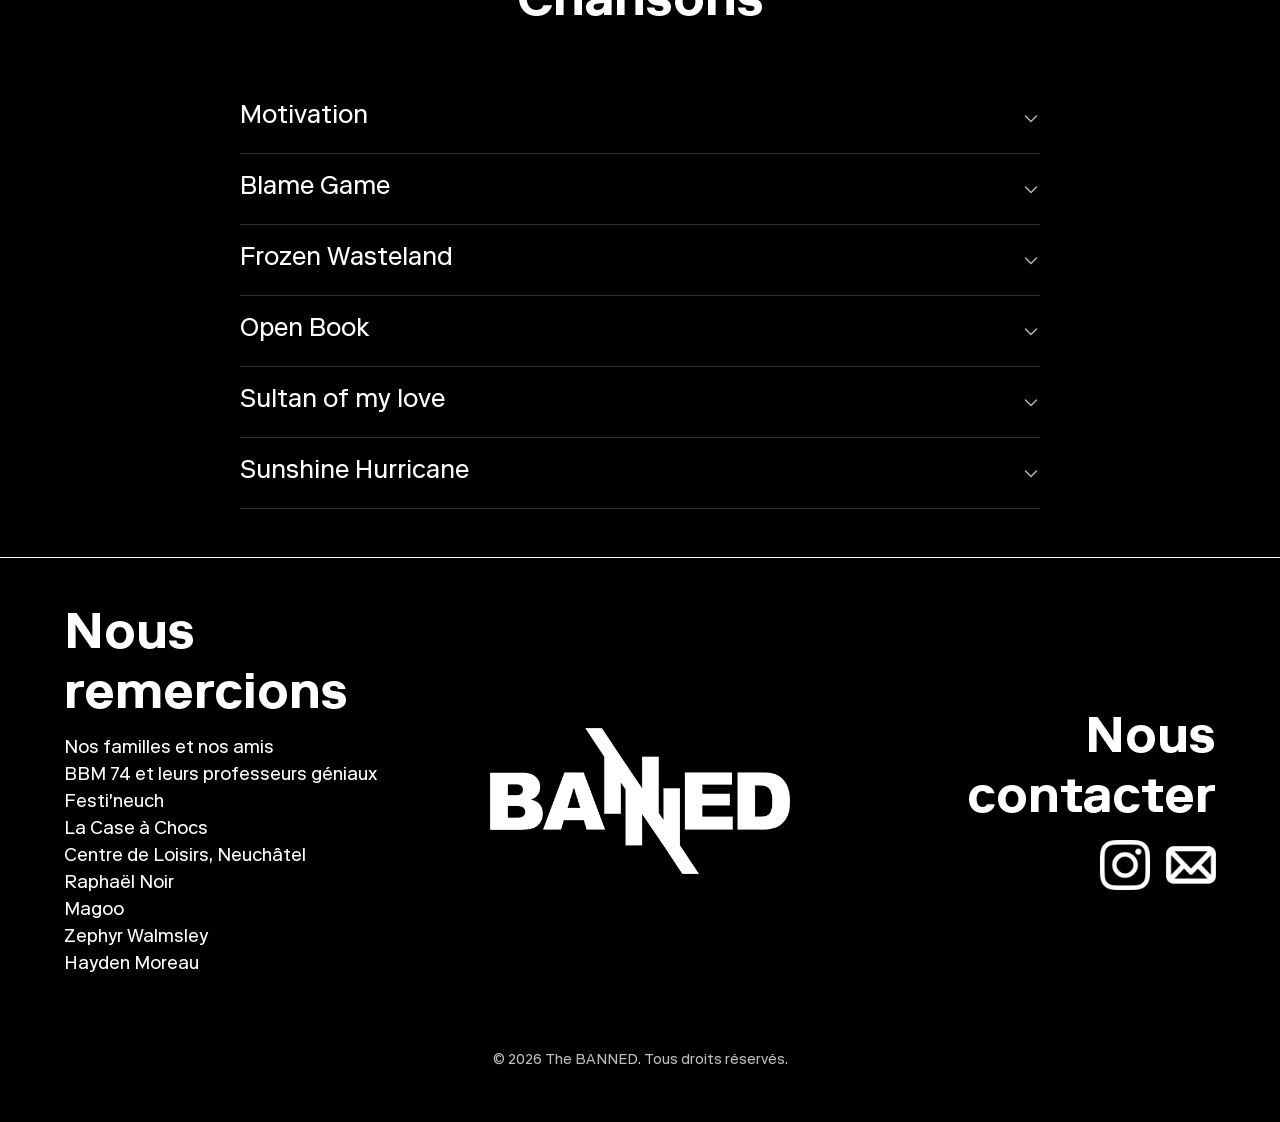
==== commit 3917b656: "Date localization" ====
--- a/index.html
+++ b/index.html
@@ -101,42 +101,42 @@
     <div class="concerts-grid">
 
       <div class="date">
-        <h2>11 juin 2026</h2>
+        <h2><time datetime="2026-06-11">11 juin 2026</time></h2>
         <p data-i18n-html="concerts.festineuch"><a href="https://festineuch.ch/programme/">Festi'neuch</a>, scène de la marée</p>
       </div>
 
       <div class="date">
-        <h2>19 juin 2026</h2>
+        <h2><time datetime="2026-06-19">19 juin 2026</time></h2>
         <p data-i18n-html="concerts.fdlm"><a href="https://fdlm.ch/le-programme/">Fête de la Musique</a>, Neuchâtel</p>
       </div>
 
       <div class="date">
-        <h2>2 juillet 2026</h2>
+        <h2><time datetime="2026-07-02">2 juillet 2026</time></h2>
         <p data-i18n="concerts.lddr">Baccalauréat du LDDR, Neuchâtel</p>
       </div>
 
       <div class="date">
-        <h2>3 juillet 2026</h2>
+        <h2><time datetime="2026-07-03">3 juillet 2026</time></h2>
         <p data-i18n="concerts.groin">Brasserie du Groin, Marin</p>
       </div>
 
       <div class="date">
-        <h2>22 août 2026</h2>
+        <h2><time datetime="2026-08-22">22 août 2026</time></h2>
         <p data-i18n-html="concerts.mov"><a href="https://musicovignes.ch/artiste/the-banned/">Music Ô Vignes</a>, Cressier, scène du Château</p>
       </div>
 
       <div class="date">
-        <h2>17 octobre 2026</h2>
+        <h2><time datetime="2026-10-17">17 octobre 2026</time></h2>
         <p data-i18n-html="concerts.cac"><a href="https://case-a-chocs.ch/event/walldown+vernissage+ch+the+banned+2026-10-17/">Vernissage Walldown</a>, La Case à Chocs, Neuchâtel</p>
       </div>
 
       <div class="date">
-        <h2>31 octobre 2026</h2>
+        <h2><time datetime="2026-10-31">31 octobre 2026</time></h2>
         <p data-i18n-html="concerts.cerf">Café du Cerf, Neuchâtel</p>
       </div>
 
       <div class="date">
-        <h2>20 fevrier 2027</h2>
+        <h2><time datetime="2027-02-20">20 février 2027</time></h2>
         <p data-i18n-html="concerts.ball">Having a Ball, La Case à Chocs, Neuchâtel</p>
       </div>
 
@@ -297,8 +297,29 @@
           <div class="photos-grid">
             <div class="photo-item"><img src="images/Case_a_chocs_2026/Tom2.jpeg" alt=""/></div>
             <div class="photo-item"><img src="images/Case_a_chocs_2026/Anokhi_Tom.jpeg" alt=""/></div>
+            <div class="photo-item"><img src="images/Case_a_chocs_2026/Anokhi_Tom2.jpeg" alt=""/></div>
             <div class="photo-item"><img src="images/Case_a_chocs_2026/Tom1.jpeg" alt=""/></div>
             <div class="photo-item"><img src="images/Case_a_chocs_2026/Livio_Anokhi.jpeg" alt=""/></div>
+            <div class="photo-item"><img src="images/Case_a_chocs_2026/Trio.jpeg" alt=""/></div>
+            <div class="photo-item"><img src="images/Case_a_chocs_2026/Tom3.jpeg" alt=""/></div>
+            <div class="photo-item"><img src="images/Case_a_chocs_2026/Singing_Tom.jpeg" alt=""/></div>
+            <div class="photo-item"><img src="images/Case_a_chocs_2026/Tom4.jpeg" alt=""/></div>
+            <div class="photo-item"><img src="images/Case_a_chocs_2026/Tom5.jpeg" alt=""/></div>
+            <div class="photo-item"><img src="images/Case_a_chocs_2026/Tom6.jpeg" alt=""/></div>
+            <div class="photo-item"><img src="images/Case_a_chocs_2026/Livio.jpeg" alt=""/></div>
+            <div class="photo-item"><img src="images/Case_a_chocs_2026/Tom7.jpeg" alt=""/></div>
+            <div class="photo-item"><img src="images/Case_a_chocs_2026/Anokhi_Tom3.jpeg" alt=""/></div>
+            <div class="photo-item"><img src="images/Case_a_chocs_2026/Anokhi_heart.jpeg" alt=""/></div>
+            <div class="photo-item"><img src="images/Case_a_chocs_2026/Tom8.jpeg" alt=""/></div>
+            <div class="photo-item"><img src="images/Case_a_chocs_2026/Tom9.jpeg" alt=""/></div>
+            <div class="photo-item"><img src="images/Case_a_chocs_2026/TheBanned.jpeg" alt=""/></div>
+            <div class="photo-item"><img src="images/Case_a_chocs_2026/Tom10.jpeg" alt=""/></div>
+            <div class="photo-item"><img src="images/Case_a_chocs_2026/Tom11.jpeg" alt=""/></div>
+            <div class="photo-item"><img src="images/Case_a_chocs_2026/Start.jpeg" alt=""/></div>
+            <div class="photo-item"><img src="images/Case_a_chocs_2026/Tom12.jpeg" alt=""/></div>
+            <div class="photo-item"><img src="images/Case_a_chocs_2026/Fog.jpeg" alt=""/></div>
+            <div class="photo-item"><img src="images/Case_a_chocs_2026/Tom13.jpeg" alt=""/></div>
+            <div class="photo-item"><img src="images/Case_a_chocs_2026/Head_down.jpeg" alt=""/></div>
           </div>
         </div>
       </div>
